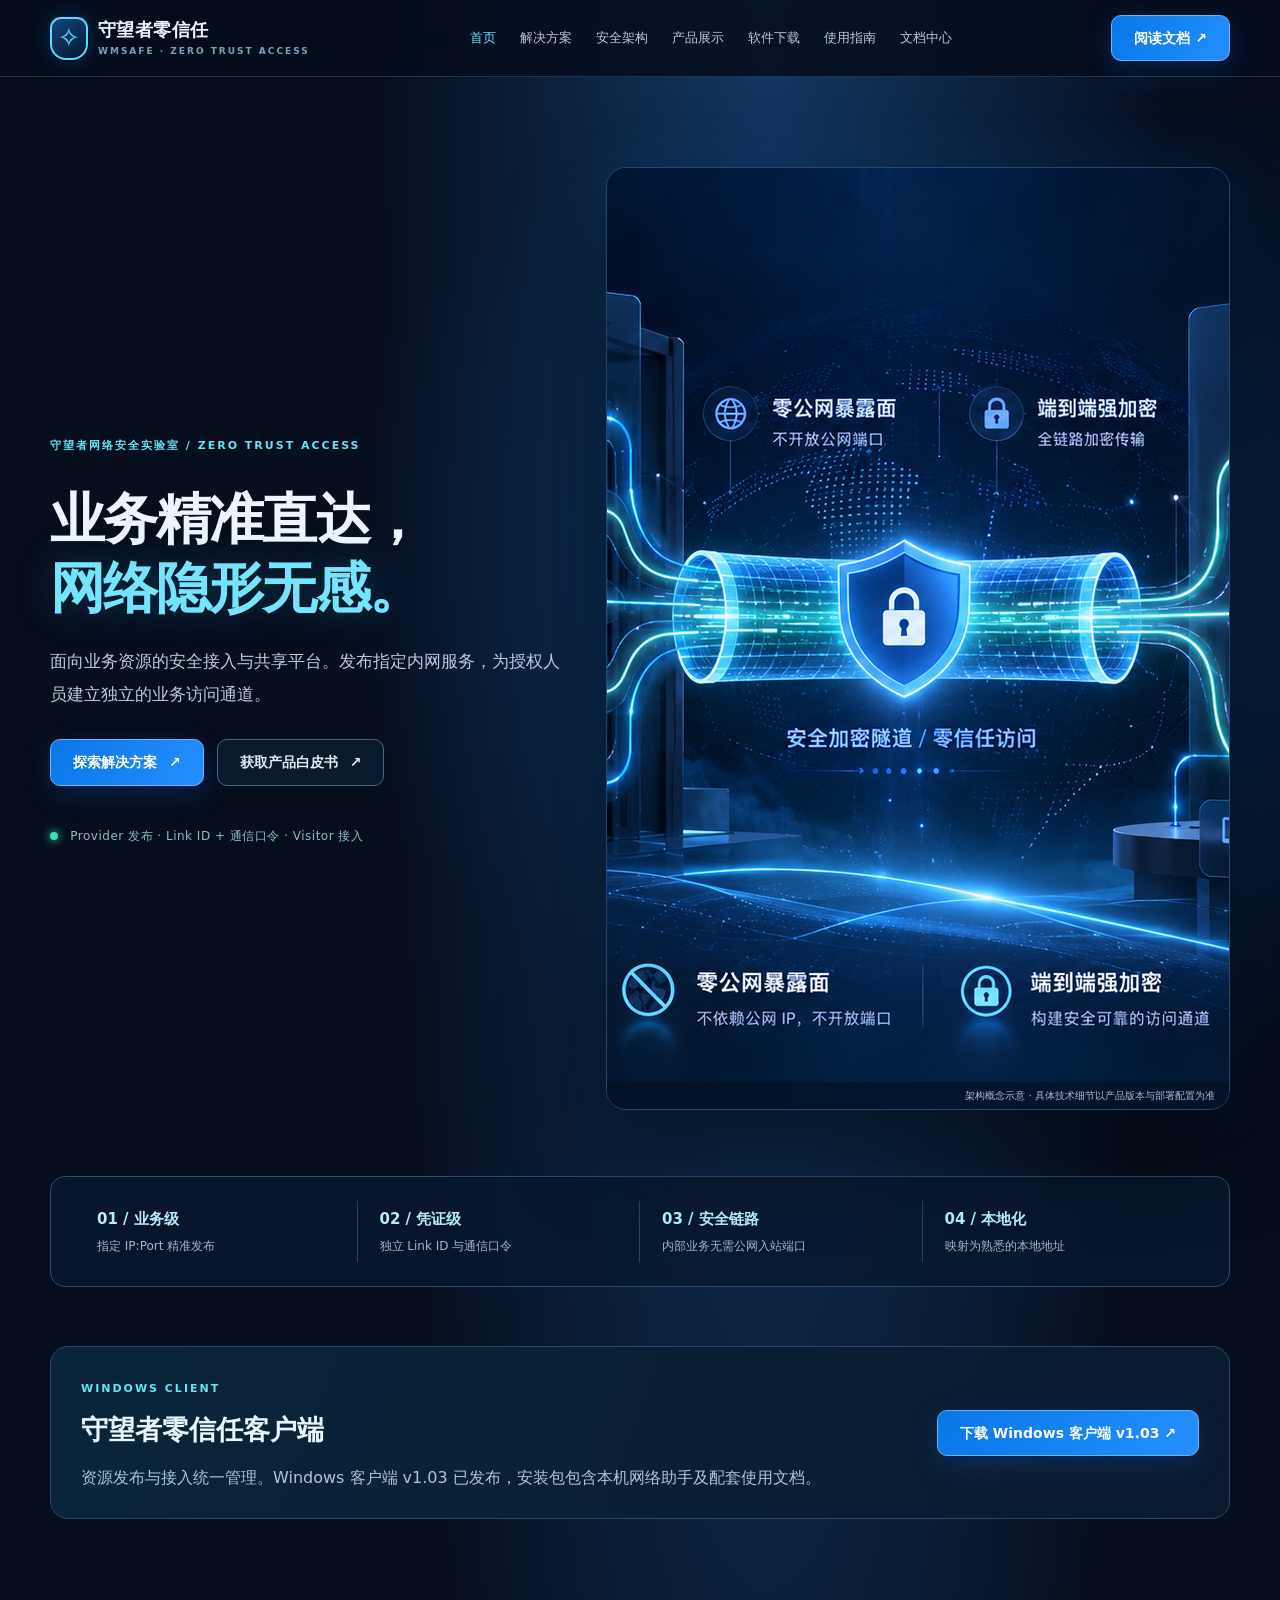
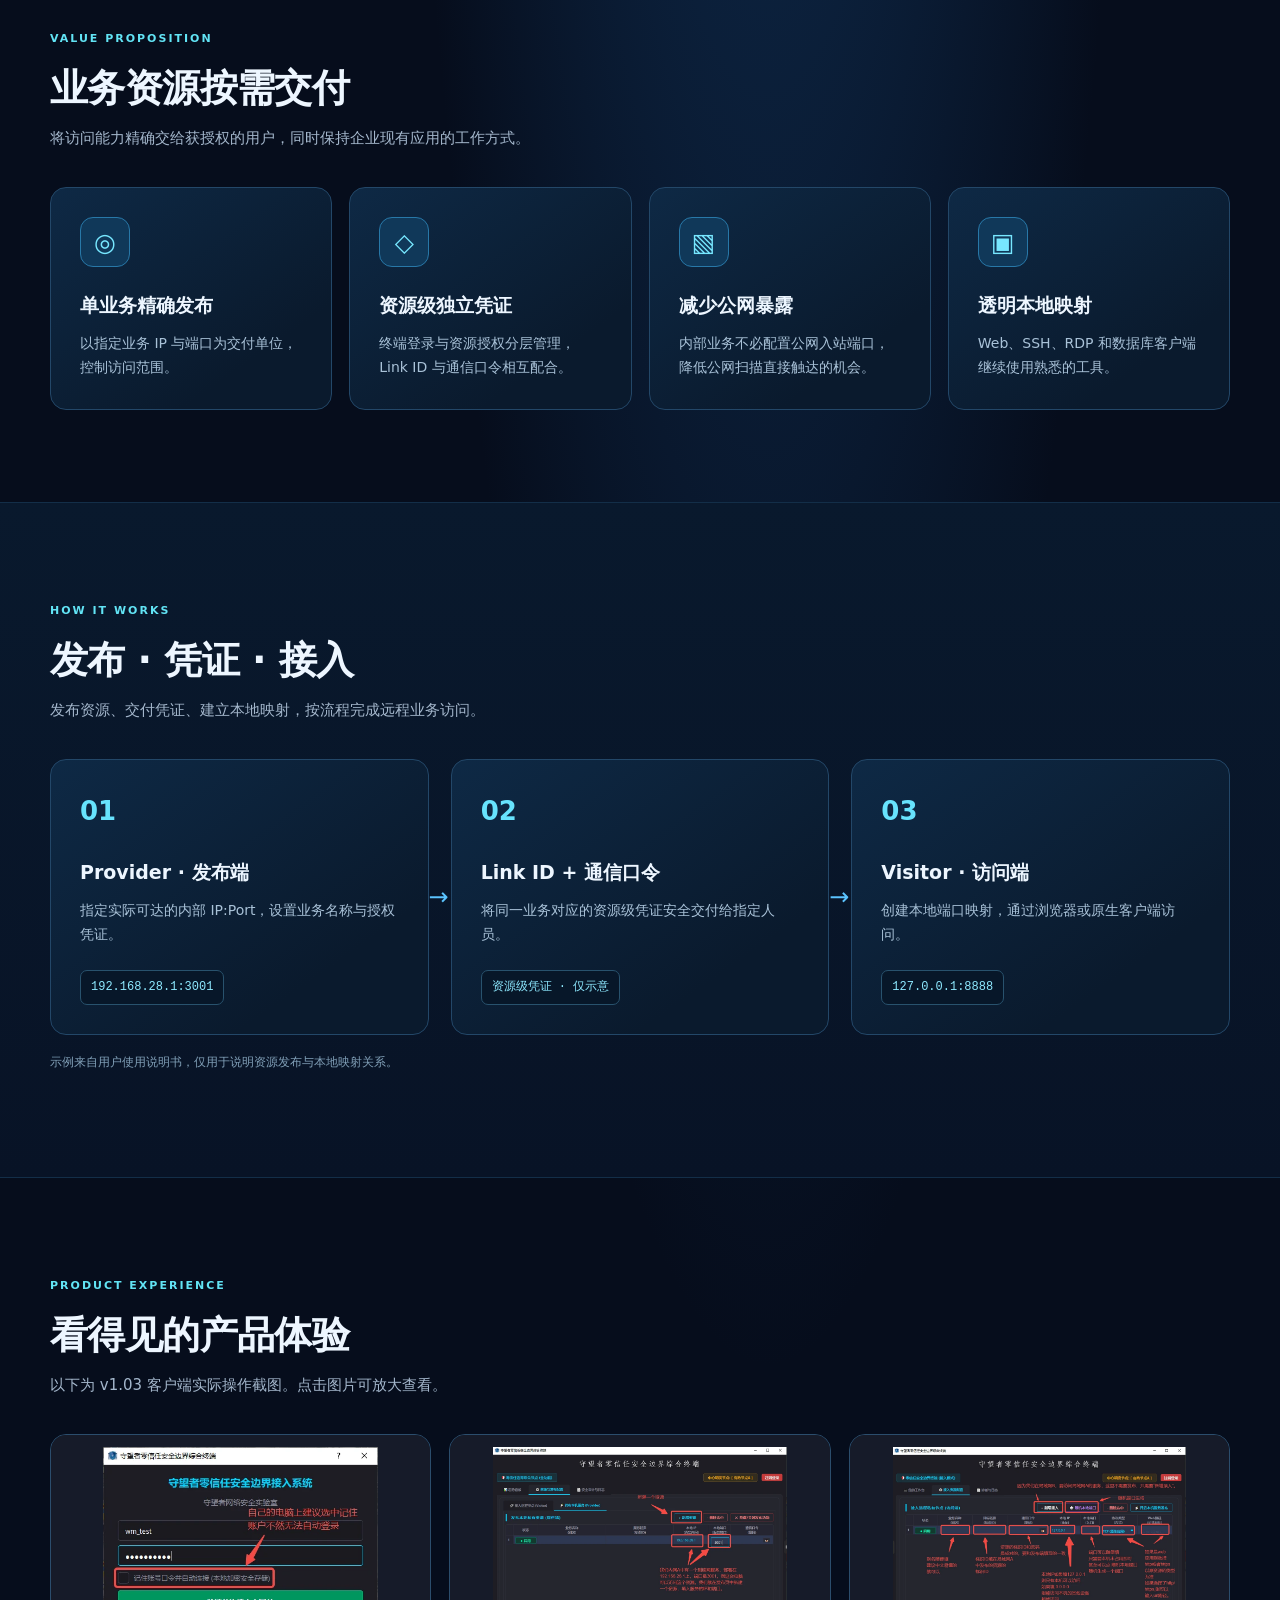
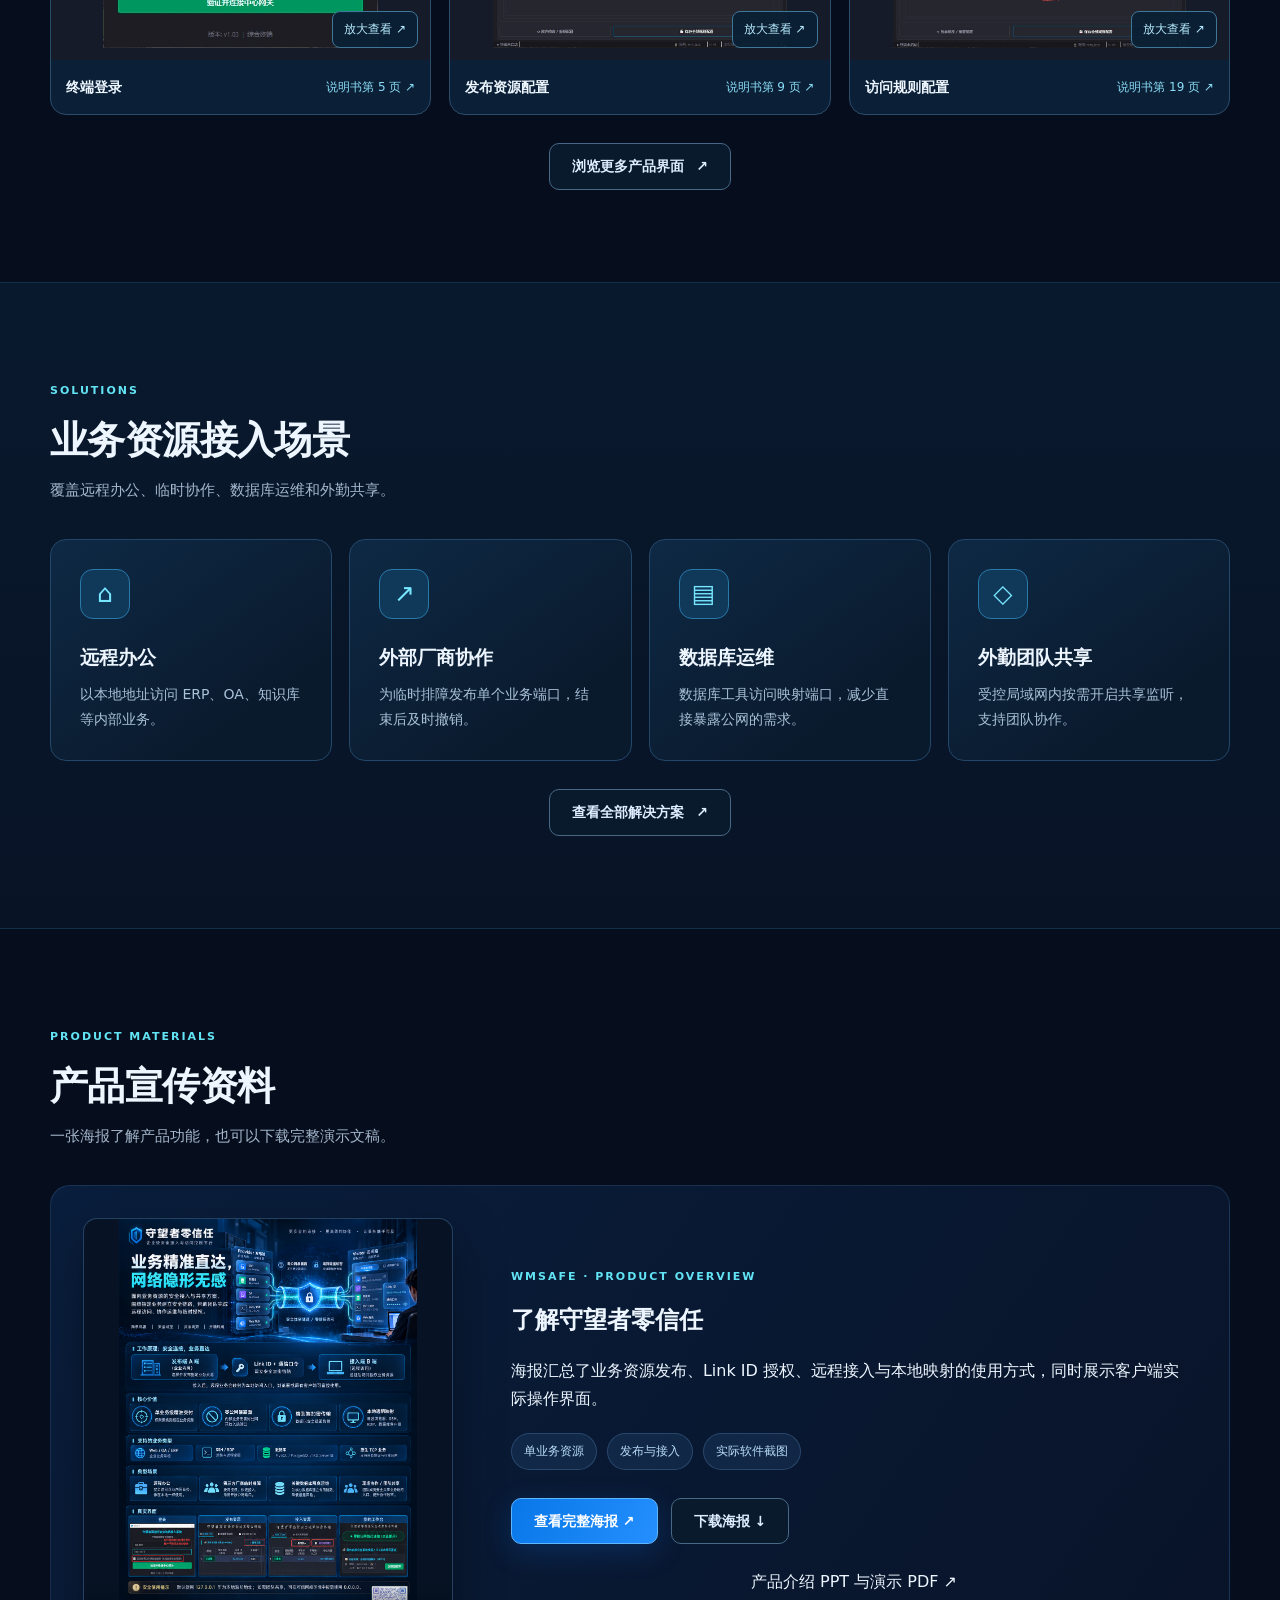
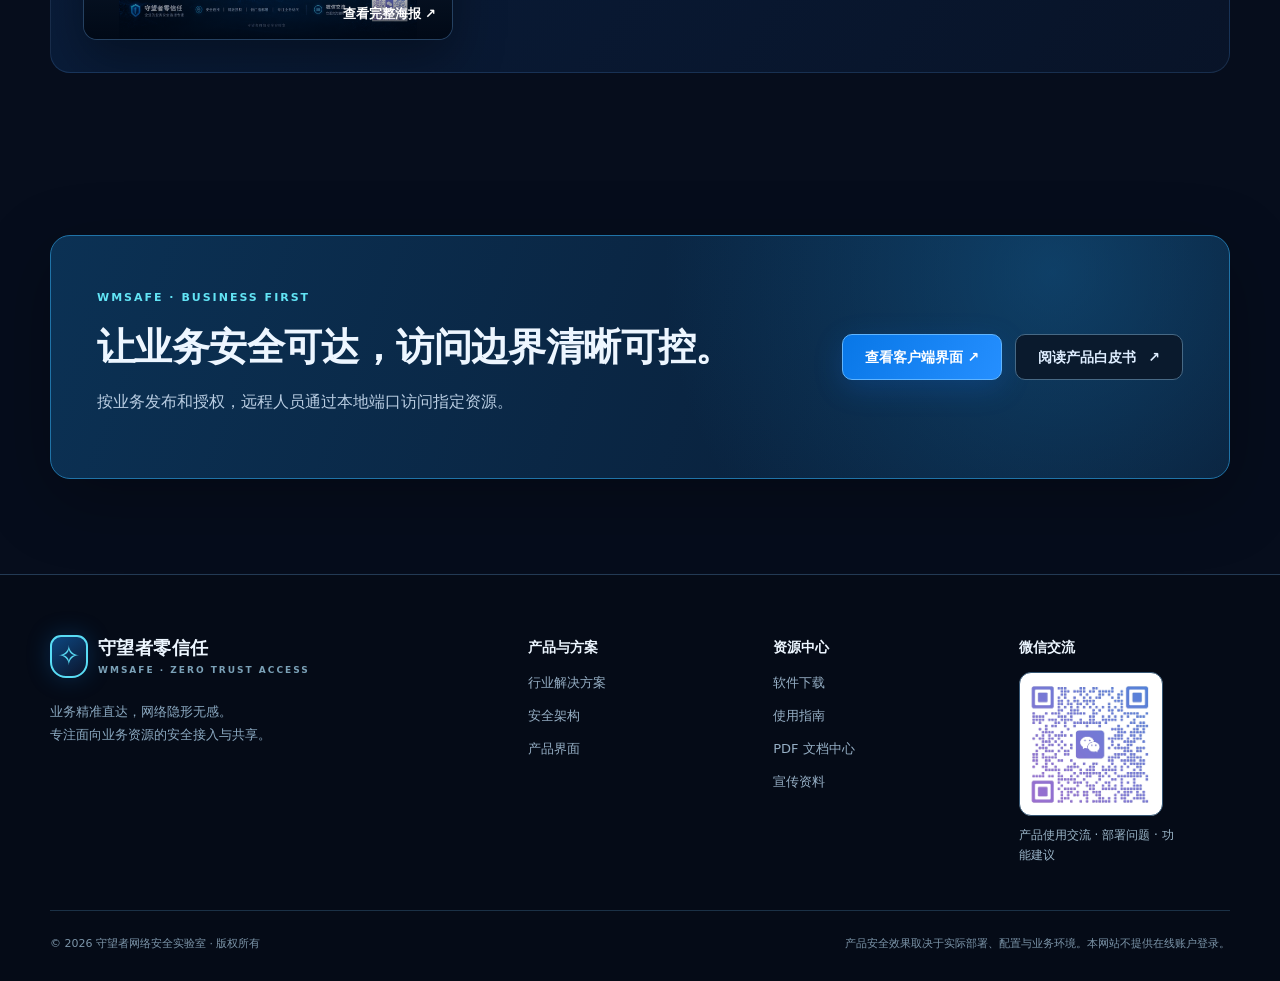
==== index.html @ d98a5364 "Add files via upload" ====
<!DOCTYPE html>

<html lang="zh-CN"><head><meta charset="utf-8"/><meta content="width=device-width,initial-scale=1" name="viewport"/><meta content="dark" name="color-scheme"/><meta content="#070f20" name="theme-color"/><meta content="守望者零信任安全边界综合终端：单业务级精准发布、资源级授权、加密传输与本地透明映射。" name="description"/><meta content="website" property="og:type"/><meta content="官方网站 · 守望者零信任" property="og:title"/><meta content="守望者零信任安全边界综合终端：单业务级精准发布、资源级授权、加密传输与本地透明映射。" property="og:description"/><meta content="assets/hero-tunnel.png" property="og:image"/><title>官方网站 | 守望者零信任</title><link href="assets/favicon.svg" rel="icon" type="image/svg+xml"/><link href="assets/site.css" rel="stylesheet"/></head><body><a class="skip" href="#main">跳转到正文</a><header class="header"><div class="container nav"><a aria-label="守望者零信任官网" class="brand" href="index.html"><span class="brand-shield">✧</span><span>守望者零信任<small>WMSAFE · ZERO TRUST ACCESS</small></span></a><nav aria-label="主导航" class="nav-links" id="site-nav"><a aria-current="page" href="index.html">首页</a><a href="solutions.html">解决方案</a><a href="security.html">安全架构</a><a href="product.html">产品展示</a><a href="software.html">软件下载</a><a href="guide.html">使用指南</a><a href="downloads.html">文档中心</a></nav><div class="nav-action"><a class="btn primary nav-cta" href="downloads.html">阅读文档 ↗</a><button aria-controls="site-nav" aria-expanded="false" aria-label="打开导航菜单" class="menu-btn" type="button">☰</button></div></div></header><main id="main"><section class="hero"><div class="container hero-grid"><div class="hero-copy"><span class="eyebrow">守望者网络安全实验室 / ZERO TRUST ACCESS</span><h1>业务精准直达，<br/><em>网络隐形无感。</em></h1><p class="lead">面向业务资源的安全接入与共享平台。发布指定内网服务，为授权人员建立独立的业务访问通道。</p><div class="actions"><a class="btn primary" href="solutions.html">探索解决方案<span aria-hidden="true"> ↗</span></a><a class="btn ghost" href="downloads.html">获取产品白皮书<span aria-hidden="true"> ↗</span></a></div><div class="hero-note"><span class="pulse"></span> Provider 发布 · Link ID + 通信口令 · Visitor 接入</div></div><div class="hero-media"><img alt="Provider 发布指定业务，经安全通道交付 Visitor 的概念示意图" fetchpriority="high" height="941" src="assets/hero-tunnel.png" width="1672"/><span class="hero-caption">架构概念示意 · 具体技术细节以产品版本与部署配置为准</span></div></div><div class="container stats"><div><b>01 / 业务级</b><span>指定 IP:Port 精准发布</span></div><div><b>02 / 凭证级</b><span>独立 Link ID 与通信口令</span></div><div><b>03 / 安全链路</b><span>内部业务无需公网入站端口</span></div><div><b>04 / 本地化</b><span>映射为熟悉的本地地址</span></div></div></section><section class="software-feature"><div class="container software-feature-inner"><div><span class="eyebrow">WINDOWS CLIENT</span><h2>守望者零信任客户端</h2><p>资源发布与接入统一管理。Windows 客户端 v1.03 已发布，安装包包含本机网络助手及配套使用文档。</p></div><a class="btn primary" href="software.html">下载 Windows 客户端 v1.03 ↗</a></div></section><section class="section"><div class="container"><div class="section-head"><div><span class="eyebrow">VALUE PROPOSITION</span><h2>业务资源按需交付</h2><p>将访问能力精确交给获授权的用户，同时保持企业现有应用的工作方式。</p></div></div><div class="feature-grid"><article class="feature-card"><div class="feature-icon">◎</div><h3>单业务精确发布</h3><p>以指定业务 IP 与端口为交付单位，控制访问范围。</p></article><article class="feature-card"><div class="feature-icon">◇</div><h3>资源级独立凭证</h3><p>终端登录与资源授权分层管理，Link ID 与通信口令相互配合。</p></article><article class="feature-card"><div class="feature-icon">▧</div><h3>减少公网暴露</h3><p>内部业务不必配置公网入站端口，降低公网扫描直接触达的机会。</p></article><article class="feature-card"><div class="feature-icon">▣</div><h3>透明本地映射</h3><p>Web、SSH、RDP 和数据库客户端继续使用熟悉的工具。</p></article></div></div></section><section class="section muted"><div class="container"><div class="section-head"><div><span class="eyebrow">HOW IT WORKS</span><h2>发布 · 凭证 · 接入</h2><p>发布资源、交付凭证、建立本地映射，按流程完成远程业务访问。</p></div></div><div class="workflow"><article><span class="num">01</span><h3>Provider · 发布端</h3><p>指定实际可达的内部 IP:Port，设置业务名称与授权凭证。</p><code>192.168.28.1:3001</code></article><article><span class="num">02</span><h3>Link ID + 通信口令</h3><p>将同一业务对应的资源级凭证安全交付给指定人员。</p><code>资源级凭证 · 仅示意</code></article><article><span class="num">03</span><h3>Visitor · 访问端</h3><p>创建本地端口映射，通过浏览器或原生客户端访问。</p><code>127.0.0.1:8888</code></article></div><p class="aside-note">示例来自用户使用说明书，仅用于说明资源发布与本地映射关系。</p></div></section><section class="section"><div class="container"><div class="section-head"><div><span class="eyebrow">PRODUCT EXPERIENCE</span><h2>看得见的产品体验</h2><p>以下为 v1.03 客户端实际操作截图。点击图片可放大查看。</p></div></div><div class="preview-grid"><article class="screen-tile"><button aria-label="放大查看终端登录" class="screen-open" data-caption="终端登录 · 客户端 v1.03" data-image="assets/screen-login.webp" type="button"><img alt="守望者零信任客户端：终端登录" loading="lazy" src="assets/screen-login.webp"/><span class="zoom-indicator">放大查看 ↗</span></button><div class="screen-meta"><strong>终端登录</strong><a href="docs/WMSafe_User_Guide_V1.0.pdf#page=5" rel="noopener" target="_blank">说明书第 5 页 ↗</a></div></article><article class="screen-tile"><button aria-label="放大查看发布资源配置" class="screen-open" data-caption="发布资源配置 · 客户端 v1.03" data-image="assets/screen-provider.webp" type="button"><img alt="守望者零信任客户端：发布资源配置" loading="lazy" src="assets/screen-provider.webp"/><span class="zoom-indicator">放大查看 ↗</span></button><div class="screen-meta"><strong>发布资源配置</strong><a href="docs/WMSafe_User_Guide_V1.0.pdf#page=9" rel="noopener" target="_blank">说明书第 9 页 ↗</a></div></article><article class="screen-tile"><button aria-label="放大查看访问规则配置" class="screen-open" data-caption="访问规则配置 · 客户端 v1.03" data-image="assets/screen-visitor.webp" type="button"><img alt="守望者零信任客户端：访问规则配置" loading="lazy" src="assets/screen-visitor.webp"/><span class="zoom-indicator">放大查看 ↗</span></button><div class="screen-meta"><strong>访问规则配置</strong><a href="docs/WMSafe_User_Guide_V1.0.pdf#page=19" rel="noopener" target="_blank">说明书第 19 页 ↗</a></div></article></div><div class="center-actions"><a class="btn ghost" href="product.html">浏览更多产品界面<span aria-hidden="true"> ↗</span></a></div></div></section><section class="section muted"><div class="container"><div class="section-head"><div><span class="eyebrow">SOLUTIONS</span><h2>业务资源接入场景</h2><p>覆盖远程办公、临时协作、数据库运维和外勤共享。</p></div></div><div class="feature-grid"><article class="feature-card"><div class="feature-icon">⌂</div><h3>远程办公</h3><p>以本地地址访问 ERP、OA、知识库等内部业务。</p></article><article class="feature-card"><div class="feature-icon">↗</div><h3>外部厂商协作</h3><p>为临时排障发布单个业务端口，结束后及时撤销。</p></article><article class="feature-card"><div class="feature-icon">▤</div><h3>数据库运维</h3><p>数据库工具访问映射端口，减少直接暴露公网的需求。</p></article><article class="feature-card"><div class="feature-icon">◇</div><h3>外勤团队共享</h3><p>受控局域网内按需开启共享监听，支持团队协作。</p></article></div><div class="center-actions"><a class="btn ghost" href="solutions.html">查看全部解决方案<span aria-hidden="true"> ↗</span></a></div></div></section><section class="section" id="media"><div class="container"><div class="section-head"><div><span class="eyebrow">PRODUCT MATERIALS</span><h2>产品宣传资料</h2><p>一张海报了解产品功能，也可以下载完整演示文稿。</p></div></div><div class="media-showcase"><a aria-label="打开守望者零信任完整宣传海报" class="media-cover" href="media/wmsafe-poster.png" rel="noopener" target="_blank"><img alt="守望者零信任产品宣传海报，包含访问流程、核心功能、场景与界面截图" height="1491" loading="lazy" src="media/wmsafe-poster.png" width="1055"/></a><div class="media-copy"><span class="eyebrow">WMSAFE · PRODUCT OVERVIEW</span><h2>了解守望者零信任</h2><p>海报汇总了业务资源发布、Link ID 授权、远程接入与本地映射的使用方式，同时展示客户端实际操作界面。</p><div class="media-pills"><span>单业务资源</span><span>发布与接入</span><span>实际软件截图</span></div><div class="actions"><a class="btn primary" href="media/wmsafe-poster.png" rel="noopener" target="_blank">查看完整海报 ↗</a><a class="btn ghost" download="wmsafe-poster.png" href="media/wmsafe-poster.png">下载海报 ↓</a></div><div class="center-actions" style="justify-content:flex-start;margin-top:24px"><a href="downloads.html#presentation">产品介绍 PPT 与演示 PDF ↗</a></div></div></div></div></section><section class="cta-section"><div class="container"><div class="cta-panel"><div><span class="eyebrow">WMSAFE · BUSINESS FIRST</span><h2>让业务安全可达，访问边界清晰可控。</h2><p>按业务发布和授权，远程人员通过本地端口访问指定资源。</p></div><div class="actions"><a class="btn primary" href="product.html">查看客户端界面 ↗</a><a class="btn ghost" href="downloads.html">阅读产品白皮书<span aria-hidden="true"> ↗</span></a></div></div></div></section><dialog aria-label="产品界面放大预览" class="screenshot-dialog"><form method="dialog"><button aria-label="关闭预览" class="dialog-close" type="submit">×</button></form><img alt=""/><p></p></dialog></main><footer class="footer"><div class="container"><div class="footmain"><div><a aria-label="守望者零信任官网" class="brand" href="index.html"><span class="brand-shield">✧</span><span>守望者零信任<small>WMSAFE · ZERO TRUST ACCESS</small></span></a><p>业务精准直达，网络隐形无感。<br/>专注面向业务资源的安全接入与共享。</p></div><div><b>产品与方案</b><a href="solutions.html">行业解决方案</a><a href="security.html">安全架构</a><a href="product.html">产品界面</a></div><div><b>资源中心</b><a href="software.html">软件下载</a><a href="guide.html">使用指南</a><a href="downloads.html">PDF 文档中心</a><a href="downloads.html#presentation">宣传资料</a></div><div class="footer-wechat"><b>微信交流</b><img alt="守望者零信任微信交流二维码" height="150" loading="lazy" src="assets/wechat-qr.jpg" width="150"/><p>产品使用交流 · 部署问题 · 功能建议</p></div></div><div class="footline"><span>© <span id="year">2026</span> 守望者网络安全实验室 · 版权所有</span><span>产品安全效果取决于实际部署、配置与业务环境。本网站不提供在线账户登录。</span></div></div></footer><script defer="" src="assets/site.js"></script></body></html>
---- assets/site.css ----
@charset "UTF-8";
:root{--bg:#060d1c;--bg2:#09162b;--panel:#0c1c32;--line:#1f3854;--text:#edf6ff;--muted:#a4b7cc;--cyan:#59dcf5;--blue:#288aff;--radius:18px}*{box-sizing:border-box}html{scroll-behavior:smooth}body{margin:0;color:var(--text);font-family:Inter,"PingFang SC","Microsoft YaHei","Noto Sans CJK SC",system-ui,sans-serif;background:radial-gradient(ellipse at 60% -2%,#123862 0%,transparent 37%),var(--bg);line-height:1.75}a{color:inherit;text-decoration:none}img{max-width:100%;display:block}button,input,textarea,select{font:inherit}button{cursor:pointer}.container{width:min(1180px,calc(100% - 48px));margin:auto}.skip{position:absolute;left:12px;top:-90px;padding:10px;background:white;color:black;z-index:200}.skip:focus{top:8px}.header{height:77px;position:sticky;top:0;z-index:99;backdrop-filter:blur(24px);background:rgba(5,13,29,.87);border-bottom:1px solid #20354b}.nav{display:flex;align-items:center;justify-content:space-between;height:100%;gap:24px}.brand{display:flex;align-items:center;gap:10px;font-weight:800;white-space:nowrap;line-height:1.18;letter-spacing:.4px;font-size:18px}.brand small{display:block;margin-top:6px;font-size:9px;letter-spacing:2px;font-weight:600;color:#7ba1b7}.brand-shield{display:grid;place-items:center;border:2px solid var(--cyan);border-radius:11px 11px 16px 16px;background:linear-gradient(145deg,#0d4781,#0b142b);width:38px;height:43px;box-shadow:0 0 23px #1178db44;color:var(--cyan);font-size:27px}.nav-links{display:flex;align-items:center;gap:24px}.nav-links a{font-size:13px;color:#b6cadd;transition:.2s}.nav-links a:hover,.nav-links a[aria-current]{color:#67e1ff}.nav-action{display:flex;align-items:center;gap:10px}.menu-btn{display:none;border:1px solid #38536b;border-radius:9px;padding:8px 12px;background:#0b1f3a;color:white}.btn{display:inline-flex;align-items:center;justify-content:center;gap:12px;border-radius:10px;font-size:14px;font-weight:700;min-height:46px;padding:10px 22px;border:1px solid transparent;transition:transform .2s,background .2s,border-color .2s;white-space:nowrap}.btn:hover{transform:translateY(-2px)}.primary{color:white;background:linear-gradient(120deg,#0877e7,#258fff);box-shadow:0 8px 30px #147aff33;border-color:#60b5ff}.ghost{border-color:#476985;background:#0a1a2d;color:#deedff}.ghost:hover{border-color:#80dfff;background:#0d2948}.eyebrow{display:inline-block;color:#62e4f5;font-size:11px;letter-spacing:2px;font-weight:800;text-transform:uppercase}.hero{padding:90px 0 35px;overflow:hidden;background:radial-gradient(ellipse at 80% 40%,#0b3a6f88,transparent 50%)}.hero-grid{display:grid;grid-template-columns:.92fr 1.08fr;gap:25px;align-items:center}.hero-copy{position:relative;z-index:1}.hero h1{font-size:clamp(37px,4.3vw,62px);line-height:1.25;letter-spacing:-1.9px;margin:27px 0 22px;font-weight:850}.hero h1 em{font-style:normal;color:#75e5ff;text-shadow:0 0 42px #25b6ef44}.lead{max-width:720px;color:#b5cce1;font-size:17px;line-height:1.95}.hero .lead{max-width:520px}.actions{display:flex;flex-wrap:wrap;gap:13px;margin-top:28px}.hero-media{position:relative;border:1px solid #26486e;background:#0b223a;box-shadow:0 34px 90px #0008,0 0 60px #0e72dc20;border-radius:20px;overflow:hidden}.hero-media img{width:100%;aspect-ratio:16/10;object-fit:cover}.hero-caption{position:absolute;bottom:0;left:0;right:0;text-align:right;font-size:10px;color:#a3bfd2;padding:5px 14px;background:#041123b0}.hero-note{margin-top:40px;color:#8ebbcf;font-size:12px;letter-spacing:.5px}.pulse{display:inline-block;width:8px;height:8px;background:#36e2ae;border-radius:50%;box-shadow:0 0 10px #35ecc8;margin-right:8px}.stats{margin-top:66px;display:grid;grid-template-columns:repeat(4,1fr);border:1px solid #245173;background:#07182dc9;border-radius:15px;padding:24px}.stats div{padding:5px 22px;border-right:1px solid #284260}.stats div:last-child{border-right:0}.stats b,.stats span{display:block}.stats b{font-size:15px;color:#b5edff}.stats span{font-size:12px;color:#a1b9cd;margin-top:4px}.section{padding:92px 0}.section.muted{background:linear-gradient(180deg,#09192d,#081326);border-top:1px solid #132e48;border-bottom:1px solid #132e48}.section-head{margin-bottom:36px}.section-head h2,.cta-panel h2{font-size:clamp(27px,3vw,39px);line-height:1.3;letter-spacing:-.6px;margin:12px 0}.section-head p{color:var(--muted);max-width:770px;margin:0;font-size:15px}.feature-grid{display:grid;grid-template-columns:repeat(4,minmax(0,1fr));gap:17px}.feature-grid.three{grid-template-columns:repeat(3,minmax(0,1fr))}.feature-grid.two{grid-template-columns:repeat(2,minmax(0,1fr))}.feature-card,.arch-card,.step,.workflow article{border:1px solid #234768;background:linear-gradient(145deg,#0e2945,#0a1a2d 75%);border-radius:16px;padding:29px;min-width:0;transition:transform .2s,border-color .2s}.feature-card:hover,.preview:hover,.shot:hover{transform:translateY(-4px);border-color:#3aa5ef}.feature-icon{height:50px;width:50px;border:1px solid #2878a8;background:#103859;border-radius:13px;display:grid;place-items:center;font-size:25px;color:#77e7ff}.feature-card h3,.workflow h3,.arch h3{margin:22px 0 8px;font-size:19px}.feature-card p,.workflow p,.arch p{font-size:14px;color:#a9c2d8;margin:0}.workflow{display:grid;grid-template-columns:repeat(3,minmax(0,1fr));gap:22px}.workflow article{position:relative}.workflow article:not(:last-child):after{content:'→';position:absolute;right:-21px;top:50%;transform:translateY(-50%);color:#5bc4ff;font-size:24px;z-index:2}.num{color:#67e3fd;font-size:26px;font-weight:800}.workflow code,.arch code,.note-block code{display:inline-block;max-width:100%;overflow-wrap:anywhere;background:#071729;color:#8ee9ff;padding:6px 10px;border:1px solid #28526d;border-radius:7px;margin-top:23px;font-size:12px}.aside-note{color:#81a0b8;font-size:12px;margin-top:17px}.preview-grid{display:grid;grid-template-columns:repeat(3,minmax(0,1fr));gap:18px}.preview{border:1px solid #284766;border-radius:14px;background:#0e243b;overflow:hidden;transition:transform .2s,border-color .2s}.preview img{height:255px;width:100%;object-fit:cover;object-position:top;background:#fff}.preview span{display:flex;align-items:center;justify-content:space-between;padding:16px;font-weight:700;font-size:14px}.preview strong{font-size:11px;color:#6ad5fa}.center-actions{text-align:center;margin-top:28px}.cta-section{padding:70px 0 95px}.cta-panel{padding:46px;display:flex;align-items:center;justify-content:space-between;gap:30px;border:1px solid #2073a7;background:radial-gradient(circle at 85% 15%,#135b8e88,transparent 38%),linear-gradient(110deg,#0b3154,#091b33);border-radius:20px;box-shadow:0 20px 70px #0004}.cta-panel h2{max-width:650px}.cta-panel p{color:#b9cde2;max-width:580px}.cta-panel .actions{margin-top:0}.footer{border-top:1px solid #233a54;background:#050b17;padding:60px 0 28px}.footmain{display:grid;grid-template-columns:2.6fr 1fr 1fr;gap:50px}.footmain p{font-size:13px;color:#8ba9c1;margin-top:23px}.footmain b,.footmain a:not(.brand){display:block}.footmain b{font-size:14px;margin-bottom:13px}.footmain a:not(.brand){font-size:13px;color:#96afc5;margin:10px 0}.footmain a:hover{color:var(--cyan)}.footline{border-top:1px solid #1b3146;margin-top:45px;padding-top:23px;font-size:11px;color:#7c95a9;display:flex;gap:20px;justify-content:space-between}.page-hero{padding:104px 0 86px;background:radial-gradient(ellipse at 75% 40%,#16517c69,transparent 50%),linear-gradient(135deg,#081b33,#061122);border-bottom:1px solid #1c3a5b}.page-hero h1{font-size:clamp(37px,4.7vw,58px);margin:17px 0 10px;line-height:1.24}.page-hero .lead{max-width:760px}.scenario-list{display:grid;gap:19px}.scenario{display:grid;grid-template-columns:110px 1fr;gap:20px;padding:34px;border-radius:16px;border:1px solid #264866;background:#0c2037}.scenario-mark{color:#48c7f7;font-size:44px;font-weight:900;line-height:1.2}.scenario h3{font-size:24px;margin:12px 0 24px}.scenario-cols{display:grid;grid-template-columns:1fr 1fr;gap:27px}.scenario-cols b{font-size:13px;color:#82dfff}.scenario-cols p{font-size:14px;color:#afc4d6;margin:7px 0}.tag{display:inline-block;color:#89e3f9;border:1px solid #286085;border-radius:6px;padding:3px 9px;font-size:11px;background:#0c2c4a}.arch{display:grid;grid-template-columns:1fr 30px 1fr 30px 1fr;align-items:center;gap:10px}.arch-card{min-height:270px}.arch-label{font-size:11px;letter-spacing:1px;color:#5bd8ff}.arch-arrow{text-align:center;font-size:26px;color:#48bffe}.arch-middle{border-color:#39b5ed;box-shadow:0 0 38px #0c8dcc24}.caution,.note-block{margin-top:31px;border:1px solid #376179;border-left:3px solid #51cfff;background:#092239;border-radius:12px;padding:22px 25px}.caution p,.note-block p{font-size:14px;color:#c0d1e0;margin:8px 0}.shots{display:grid;grid-template-columns:repeat(2,1fr);gap:24px}.shot{display:grid;grid-template-columns:180px 1fr;gap:19px;border:1px solid #2b4c68;border-radius:16px;background:#0b2037;overflow:hidden;transition:.2s}.shot img{height:100%;min-height:240px;width:100%;object-fit:cover;object-position:top;background:white}.shot-body{padding:25px 22px 20px 0}.shot-body h3{font-size:20px;margin:13px 0 7px}.shot-body p{font-size:13px;color:#a8c1d5}.text-link{display:inline-block;color:#77dfff;font-size:12px;font-weight:700;margin-top:10px}.timeline{list-style:none;padding:0;margin:0;display:grid;grid-template-columns:repeat(5,1fr);gap:15px;counter-reset:flow}.timeline li{counter-increment:flow;border:1px solid #234767;border-radius:13px;background:#0c223a;padding:27px 19px;min-height:210px}.timeline li:before{content:'0' counter(flow);display:block;color:#64dafa;font-size:23px;font-weight:900;margin-bottom:13px}.timeline b{font-size:15px}.timeline p{font-size:13px;color:#a9c3d7}.faq{display:grid;grid-template-columns:1fr 1fr;gap:13px}.faq details{border:1px solid #254663;border-radius:12px;background:#0c2138;padding:17px 21px}.faq summary{cursor:pointer;font-weight:700;font-size:14px;list-style:none;display:flex;justify-content:space-between}.faq summary:after{content:'+';color:#70dbfb;font-size:20px}.faq details[open] summary:after{content:'−'}.faq details p{font-size:13px;color:#b3cbdb;margin-bottom:3px}.doc-list{display:grid;gap:25px}.doc-card{display:grid;grid-template-columns:150px 1fr;gap:33px;border:1px solid #2a4d70;border-radius:18px;background:linear-gradient(145deg,#0f2b49,#0a1b30);padding:36px}.doc-icon{width:125px;height:160px;display:flex;flex-direction:column;align-items:center;justify-content:center;gap:12px;border:2px solid #f18a9b;color:#ffb4ba;background:linear-gradient(150deg,#4d1d37,#15243c);border-radius:9px;font-size:31px;font-weight:900;box-shadow:0 10px 30px #0006}.doc-icon span{font-size:13px;color:#f3ced3}.doc-meta{display:flex;gap:10px;flex-wrap:wrap}.doc-meta span{color:#83cfe9;font-size:12px;padding:2px 9px;border:1px solid #285b7d;border-radius:6px}.doc-card h2{font-size:26px;line-height:1.4;margin:18px 0 12px}.doc-card p{color:#b3c9da;font-size:14px}.doc-card .doc-audience{color:#87a8be;font-size:13px}.contact-grid{display:grid;grid-template-columns:1fr 1fr;gap:55px;align-items:start}.check-list{display:grid;gap:16px}.check-list div{padding-bottom:15px;border-bottom:1px solid #233e59}.check-list b{color:#7ee4fa}.check-list p{font-size:14px;color:#b0c9dc}.contact-panel{background:#0c233c;padding:35px;border:1px solid #305678;border-radius:17px}.contact-panel h2{font-size:26px}.contact-panel>p{color:#b6cada;font-size:14px}.contact-panel form{display:grid;gap:15px;margin-top:25px}.contact-panel label{display:grid;gap:8px;font-size:12px;color:#bed1de}.contact-panel input,.contact-panel select,.contact-panel textarea{width:100%;border-radius:9px;background:#06172b;border:1px solid #3b5b74;color:#e9f6ff;padding:11px 13px;outline:none}.contact-panel input:focus,.contact-panel select:focus,.contact-panel textarea:focus{border-color:#5fdfff;box-shadow:0 0 0 3px #35a5df26}.contact-panel .submit{width:100%;margin-top:5px}.form-status{color:#81ebc7!important;font-size:12px;min-height:1em}a:focus-visible,button:focus-visible,summary:focus-visible{outline:2px solid #6ee5ff;outline-offset:3px}@media(max-width:1100px){.nav-links{gap:13px}.nav-links a{font-size:12px}.nav-cta{display:none}.feature-grid{grid-template-columns:repeat(2,1fr)}.feature-grid.three{grid-template-columns:repeat(2,1fr)}.hero h1{font-size:43px}}@media(max-width:860px){.container{width:min(100% - 36px,720px)}.header{height:68px}.menu-btn{display:block}.nav-links{display:none;position:absolute;left:0;right:0;top:68px;background:#071426;border-bottom:1px solid #30516d;padding:15px 22px 22px;flex-direction:column;align-items:stretch;gap:3px}.nav-links.open{display:flex}.nav-links a{padding:11px;font-size:14px}.hero{padding:62px 0 28px}.hero-grid{grid-template-columns:1fr}.hero h1{font-size:clamp(37px,7vw,56px)}.stats{grid-template-columns:repeat(2,1fr);margin-top:30px}.stats div:nth-child(2){border-right:0}.stats div:nth-child(-n+2){border-bottom:1px solid #284260;padding-bottom:15px;margin-bottom:13px}.preview-grid{grid-template-columns:repeat(2,1fr)}.workflow,.arch{grid-template-columns:1fr}.workflow article:not(:last-child):after{content:'↓';right:50%;top:auto;bottom:-28px;transform:translateX(50%)}.arch-arrow{transform:rotate(90deg)}.arch-card{min-height:auto}.timeline{grid-template-columns:repeat(2,1fr)}.cta-panel{flex-direction:column;align-items:start}.contact-grid{grid-template-columns:1fr;gap:25px}.footmain{grid-template-columns:1.8fr 1fr 1fr}}@media(max-width:560px){.container{width:calc(100% - 30px)}.hero h1{letter-spacing:-1px}.lead{font-size:15px}.section{padding:65px 0}.feature-grid,.feature-grid.three,.feature-grid.two,.preview-grid,.shots,.faq,.scenario-cols{grid-template-columns:1fr}.stats{padding:15px}.stats div{padding:9px 12px}.stats b{font-size:13px}.stats span{font-size:11px}.preview img{height:240px}.cta-panel{padding:27px}.page-hero{padding:67px 0 52px}.scenario{grid-template-columns:1fr;gap:0;padding:24px}.scenario-mark{font-size:30px}.timeline{grid-template-columns:1fr}.timeline li{min-height:auto}.doc-card{grid-template-columns:1fr;padding:24px;gap:24px}.doc-icon{height:105px;width:95px;font-size:22px}.doc-card h2{font-size:22px}.shot{grid-template-columns:125px 1fr;gap:12px}.shot img{min-height:205px}.shot-body{padding:16px 10px 12px 0}.shot-body h3{font-size:16px}.shot-body p{font-size:12px}.footmain{grid-template-columns:1fr 1fr;gap:27px}.footmain>div:first-child{grid-column:span 2}.footline{display:block}.footline span{display:block;margin:7px 0}.contact-panel{padding:23px}.actions .btn{min-width:0}.hero .btn{font-size:12px;padding:9px 14px}}@media(prefers-reduced-motion:reduce){*,*:before,*:after{scroll-behavior:auto!important;transition:none!important}}

/* V2.1 · clear, dedicated screenshot gallery */
.screen-tile,.screenshot-card{overflow:hidden;border:1px solid #2b4d6c;border-radius:16px;background:#0b2037}
.screen-open{position:relative;display:block;width:100%;border:0;background:#111927;padding:0;cursor:zoom-in;color:inherit;text-align:left}
.screen-open img{display:block;width:100%;height:225px;object-fit:contain;padding:12px;background:#161b29}
.screen-open:hover img{filter:brightness(1.13)}
.zoom-indicator{position:absolute;right:12px;bottom:12px;padding:7px 11px;background:#0a2035e8;border:1px solid #3f7799;border-radius:8px;font-size:12px;color:#b7ecff}
.screen-meta{display:flex;justify-content:space-between;align-items:center;flex-wrap:wrap;gap:8px;padding:15px;font-size:14px}
.screen-meta a{font-size:12px;color:#8adcf7}
.screenshot-card{display:block}
.screenshot-card .screen-open img{height:250px}
.screenshot-card .shot-body{padding:20px 23px 25px}
.screenshot-dialog{width:min(1120px,95vw);max-height:92vh;overflow:auto;border:1px solid #397dab;border-radius:16px;padding:16px;background:#09192b;color:#f0f8ff;box-shadow:0 30px 100px #000b}
.screenshot-dialog::backdrop{background:#000b;backdrop-filter:blur(6px)}
.screenshot-dialog img{display:block;max-width:100%;height:auto;max-height:75vh;margin:4px auto 0;object-fit:contain}
.screenshot-dialog p{text-align:center;color:#b8d3e7;font-size:13px;margin:12px 0 0}
.screenshot-dialog form{display:flex;justify-content:flex-end}
.dialog-close{border:1px solid #456883;border-radius:8px;background:#14314a;color:white;font-size:26px;line-height:1;width:36px;height:36px;cursor:pointer}
@media(max-width:720px){.screen-open img{height:195px}.screenshot-card .screen-open img{height:225px}.screenshot-dialog{padding:10px}}

/* V2.2 Pricing and WeChat */
.pricing-hero{padding-bottom:65px}.pricing-hero-notes{display:flex;gap:12px;flex-wrap:wrap;margin-top:22px}.pricing-hero-notes span{font-size:12px;color:#a8d7ea;padding:5px 12px;border:1px solid #2a5678;border-radius:30px}.pricing-grid{display:grid;grid-template-columns:repeat(2,minmax(0,1fr));gap:24px;align-items:stretch}.price-card{position:relative;display:flex;flex-direction:column;min-height:462px;background:linear-gradient(150deg,#0f2844,#091a2e);border:1px solid #325372;border-radius:20px;padding:40px;overflow:hidden}.price-featured{border-color:#48c9fa;background:radial-gradient(ellipse at top right,#13568166,transparent 52%),linear-gradient(150deg,#103659,#0a1e32);box-shadow:0 18px 60px #0074bf20}.price-ribbon{position:absolute;top:17px;right:18px;font-size:12px;font-weight:700;color:#9af3ff;background:#0c4568;border:1px solid #2b8dba;padding:5px 12px;border-radius:30px}.price-header{display:flex;flex-wrap:wrap;align-items:center;gap:16px}.plan-name{font-size:24px;font-weight:800}.plan-duration{font-size:11px;letter-spacing:2px;color:#7da8c6}.price-line{display:flex;align-items:baseline;gap:6px;margin-top:34px}.price-line .currency{font-size:29px;font-weight:800;color:#8bdcfb}.price-line strong{font-size:clamp(54px,6vw,75px);font-weight:850;letter-spacing:-3px;line-height:1}.price-line .period{font-size:16px;color:#a5bfd3}.plan-desc{font-size:14px;color:#afc9dd;min-height:40px}.plan-desc b{color:#91e7ff}.price-sep{border-top:1px solid #294b68;margin:21px 0}.plan-points{list-style:none;display:grid;gap:12px;padding:0;margin:0 0 30px}.plan-points li{color:#c1d6e5;font-size:13px;position:relative;padding-left:24px}.plan-points li:before{content:'✓';position:absolute;left:0;color:#69dfdd}.price-action{width:100%;margin-top:auto}.pricing-disclaimer{font-size:12px;color:#91adc2;margin-top:28px;line-height:1.9}.compare-pricing{border:1px solid #31516c;border-radius:17px;overflow:hidden;display:grid;grid-template-columns:repeat(3,1fr);background:#0b2139}.compare-pricing>div{padding:28px;border-right:1px solid #31516c;display:flex;flex-direction:column;gap:12px}.compare-pricing>div:last-child{border-right:0}.compare-pricing span{font-size:13px;color:#a6bfd2}.compare-pricing strong{font-size:28px;letter-spacing:-.6px}.compare-pricing .savings{background:linear-gradient(135deg,#0b3653,#0e2840)}.compare-pricing .savings strong{color:#74e8f7}.pricing-mini-grid{display:grid;grid-template-columns:repeat(2,1fr);gap:20px}.pricing-mini{padding:30px;border:1px solid #2d506d;border-radius:16px;background:#0b2138}.pricing-mini.featured{border-color:#37b9f0;background:#0c2e4b}.mini-top{font-weight:750;display:flex;align-items:center;gap:12px;flex-wrap:wrap}.mini-price{font-weight:850;font-size:40px;line-height:1.3;margin:14px 0 5px}.mini-price small{font-size:13px;color:#b9cdd9}.pricing-mini p{font-size:13px;color:#a2bfd3;margin:0}.save-pill{color:#91e9fd;font-size:11px;padding:4px 9px;border:1px solid #3989b3;border-radius:30px}.wechat-section{display:grid;grid-template-columns:1fr 330px;gap:55px;align-items:center}.wechat-copy h2{font-size:34px;margin:15px 0}.wechat-copy p{color:#b1c9da;max-width:510px}.wechat-subtle{font-size:13px;opacity:.82;margin-bottom:25px}.wechat-card{border-radius:20px;background:#0c233a;border:1px solid #365777;text-align:center;padding:26px;max-width:330px}.wechat-card img{width:235px;height:235px;object-fit:contain;margin:0 auto 12px;border-radius:12px}.wechat-card-title{font-weight:800;font-size:16px}.wechat-card p{font-size:12px;color:#8da8be;margin:7px 0 0}@media(max-width:860px){.wechat-section{grid-template-columns:1fr 250px;gap:24px}.wechat-card{padding:16px}.wechat-card img{width:200px;height:200px}}@media(max-width:650px){.pricing-grid,.pricing-mini-grid,.compare-pricing,.wechat-section{grid-template-columns:1fr}.price-card{padding:28px;min-height:430px}.price-ribbon{position:static;align-self:flex-end;margin-bottom:12px}.compare-pricing>div{border-right:0;border-bottom:1px solid #31516c}.compare-pricing>div:last-child{border:0}.wechat-card{margin:auto}.price-line strong{font-size:60px}}

/* V2.3 renewal and real WeChat QR */
.renewal-banner{display:flex;justify-content:space-between;align-items:center;gap:30px;margin-top:24px;padding:30px 34px;border:1px solid #3f7394;border-radius:17px;background:linear-gradient(110deg,#0d304a,#0b1c31)}
.renewal-banner h3{font-size:25px;margin:8px 0}.renewal-banner p{font-size:13px;line-height:1.8;color:#b2ccdd;max-width:470px;margin:8px 0 0}.renewal-values{display:grid;grid-template-columns:1fr 1fr;gap:17px;min-width:360px}.renewal-values>div{display:flex;flex-direction:column;gap:8px;background:#091b2d;padding:17px;border-radius:12px}.renewal-values span{font-size:12px;color:#a9c7da}.renewal-values strong{font-size:25px;color:#77e6f2;white-space:nowrap}.renewal-values small{font-size:12px;color:#a9c7da}.renewal-values del{font-size:12px;color:#869fb4}.pricing-legal{font-size:12px;line-height:1.8;color:#a8c6db;margin:25px 0 0}.wechat-card img{background:white;padding:8px;border-radius:14px;object-fit:contain}
@media(max-width:800px){.renewal-banner{flex-direction:column;align-items:stretch}.renewal-values{min-width:0}}
@media(max-width:500px){.renewal-banner{padding:23px}.renewal-values{grid-template-columns:1fr}}

/* V2.4: GitHub Pages documentation site / WeChat technical exchange */
.footmain{grid-template-columns:minmax(240px,2.1fr) minmax(125px,1fr) minmax(145px,1fr) minmax(155px,1fr);gap:34px}
.footer-wechat img{width:144px;height:144px;object-fit:contain;background:#fff;padding:7px;border-radius:12px;border:1px solid #365774}
.footer-wechat p{margin:10px 0 0;max-width:165px;font-size:12px;line-height:1.6;color:#9cb7ca}
@media(max-width:900px){.footmain{grid-template-columns:repeat(2,minmax(0,1fr));gap:32px}}
@media(max-width:520px){.footmain{grid-template-columns:1fr 1fr;gap:25px}.footmain>div:first-child{grid-column:1/-1}.footer-wechat img{width:132px;height:132px}}

/* V2.5: software download / pending release */
.software-feature{padding:24px 0 12px}.software-feature-inner,.release-doc-link{display:flex;align-items:center;justify-content:space-between;gap:25px;padding:26px 30px;border:1px solid #254a6c;border-radius:18px;background:linear-gradient(110deg,#0a253a,#0a192e)}.software-feature h2{margin:5px 0 10px;font-size:27px;color:#e8f6ff}.software-feature p,.release-doc-link p{margin:0;color:#aac7da;line-height:1.8}.software-feature .btn{white-space:nowrap}.release-panel{background:linear-gradient(135deg,#112b49,#09182d 75%);border:1px solid #285478;border-radius:22px;padding:30px;margin-bottom:30px;box-shadow:0 20px 50px rgba(0,0,0,.15)}.release-top{display:flex;justify-content:space-between;gap:12px;align-items:center}.release-tag{font-size:12px;letter-spacing:.09em;color:#82daf4;font-weight:700}.release-status{border:1px solid #4d677a;border-radius:99px;padding:6px 12px;color:#b6cadb;font-size:12px}.release-grid{display:grid;grid-template-columns:1.1fr .9fr;gap:40px;align-items:center;margin-top:20px}.release-grid h2{font-size:29px;margin:0 0 14px;color:#f1f8ff}.release-grid p{color:#afc5d9;line-height:1.9}.release-facts{display:flex;gap:14px;flex-wrap:wrap;margin:24px 0}.release-facts span{padding:10px 14px;border:1px solid #28465e;border-radius:10px;color:#8db0c7;font-size:12px}.release-facts strong{display:block;color:#d9edf9;font-size:14px;margin-top:4px}.release-disabled{opacity:.62;cursor:not-allowed!important;user-select:none}.release-note{font-size:12px!important}.release-visual{overflow:hidden;border:1px solid #315b7b;border-radius:14px;background:#091423}.release-window-top{padding:12px 16px;display:flex;justify-content:space-between;gap:8px;color:#e3f3ff;border-bottom:1px solid #284b67;font-size:13px}.release-window-top small{color:#8caec3}.release-visual img{display:block;width:100%;height:auto}.release-steps{display:grid;grid-template-columns:repeat(3,minmax(0,1fr));gap:16px;margin:30px 0}.release-steps>div{border:1px solid #244866;border-radius:15px;padding:22px;background:#0c1e33}.release-steps span{font-weight:700;color:#52d6eb}.release-steps h3{margin:12px 0 7px;color:#f0f8ff}.release-steps p{line-height:1.8;font-size:14px;color:#a5c2d4}.release-doc-link{margin-top:22px}.release-doc-link strong{color:#eef8ff}.release-doc-link .btn{white-space:nowrap}@media(max-width:760px){.release-grid{grid-template-columns:1fr;gap:20px}.release-steps{grid-template-columns:1fr}.software-feature-inner,.release-doc-link{flex-direction:column;align-items:flex-start}.release-panel{padding:22px}.release-grid h2{font-size:24px}}


/* V2.8 — Product media */
.media-showcase{display:grid;grid-template-columns:minmax(220px, .72fr) minmax(0,1.28fr);gap:42px;align-items:center;border:1px solid rgba(97,157,227,.18);background:linear-gradient(125deg,rgba(10,32,63,.93),rgba(9,21,41,.93));padding:32px;border-radius:20px;overflow:hidden}
.media-cover{position:relative;display:block;border:1px solid rgba(115,184,253,.28);border-radius:14px;overflow:hidden;max-width:370px;box-shadow:0 20px 50px rgba(0,0,0,.34);background:#071324}
.media-cover img{display:block;width:100%;height:auto;max-height:420px;object-fit:contain}
.media-cover::after{content:'查看完整海报 ↗';position:absolute;bottom:0;left:0;right:0;padding:24px 16px 13px;text-align:right;font-size:13px;font-weight:700;color:#fff;background:linear-gradient(transparent,rgba(0,8,21,.91))}
.media-copy h2{margin:.4em 0 .5em}.media-copy p{max-width:670px}.media-pills{display:flex;gap:10px;flex-wrap:wrap;margin:20px 0}.media-pills span{font-size:12px;color:#b8dbfa;background:rgba(74,132,197,.14);border:1px solid rgba(112,172,231,.24);border-radius:100px;padding:7px 12px}
.media-docs{display:grid;grid-template-columns:190px 1fr;gap:26px;align-items:center;margin-top:22px;padding:24px;background:rgba(17,41,71,.65);border:1px solid rgba(107,166,230,.23);border-radius:16px}
.media-docs img{width:100%;height:auto;aspect-ratio:16/9;object-fit:cover;border:1px solid rgba(120,177,226,.2);border-radius:9px}
.media-docs h2{margin:0 0 8px;font-size:22px}.media-docs p{margin:0 0 15px;color:#afc2da}.media-docs .actions{margin-top:17px}
.poster-inline{max-width:170px;width:100%;border-radius:10px;border:1px solid rgba(115,184,253,.24)}
@media(max-width:760px){.media-showcase{grid-template-columns:1fr;padding:19px;gap:23px}.media-cover{max-width:320px;margin:auto}.media-docs{grid-template-columns:1fr;gap:15px}.media-docs img{max-width:300px}}
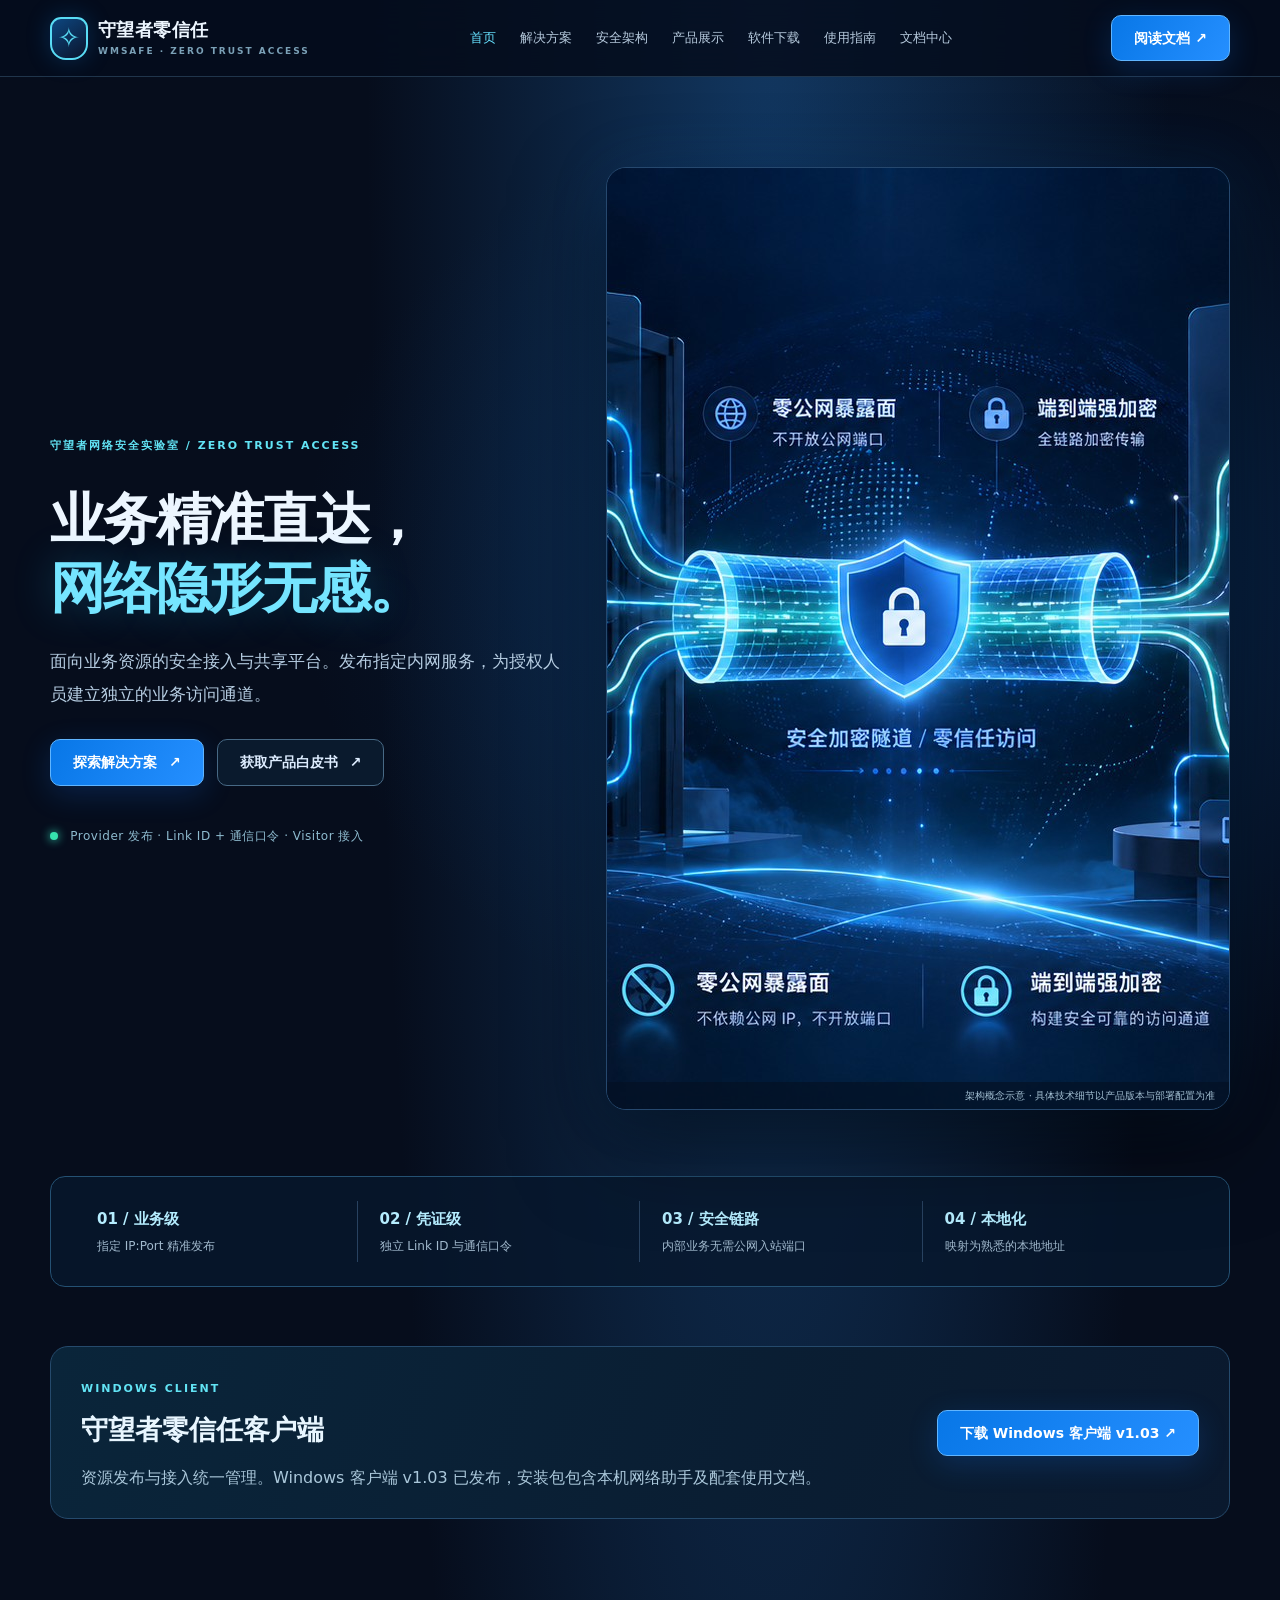
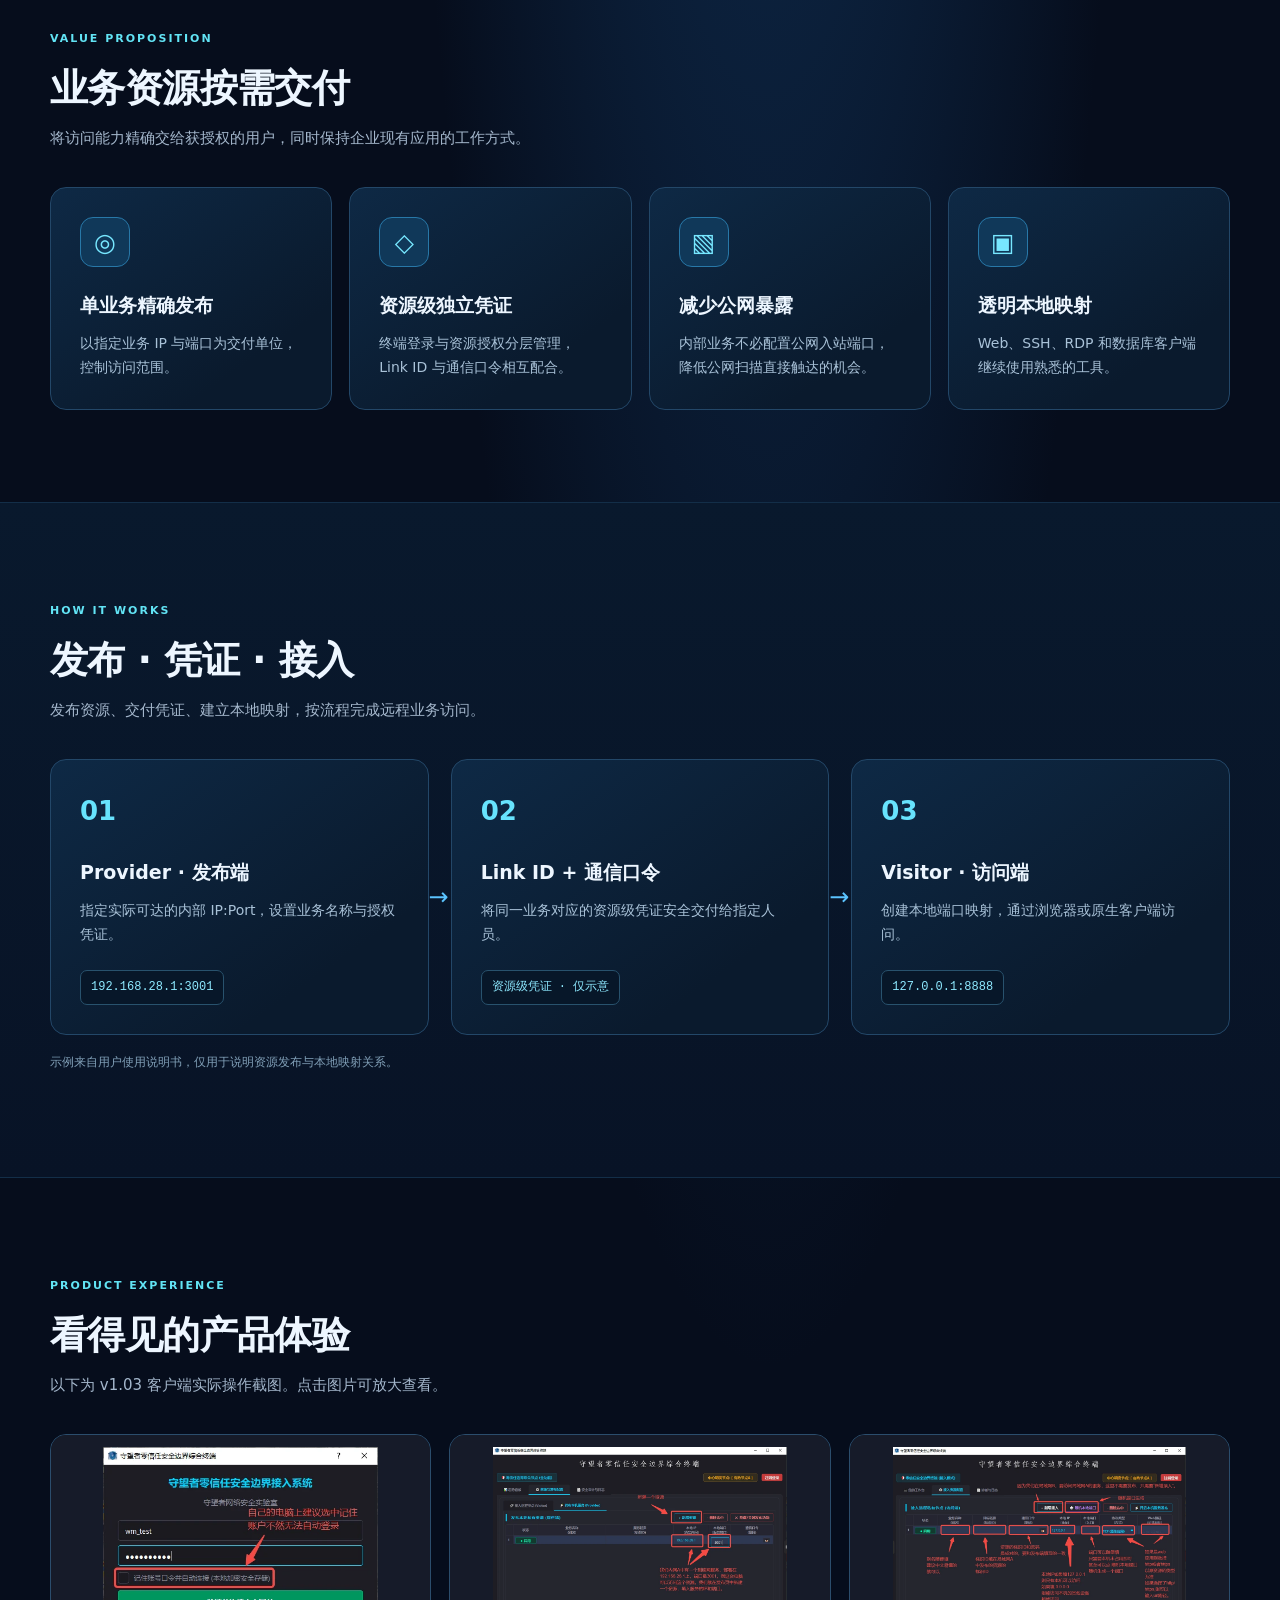
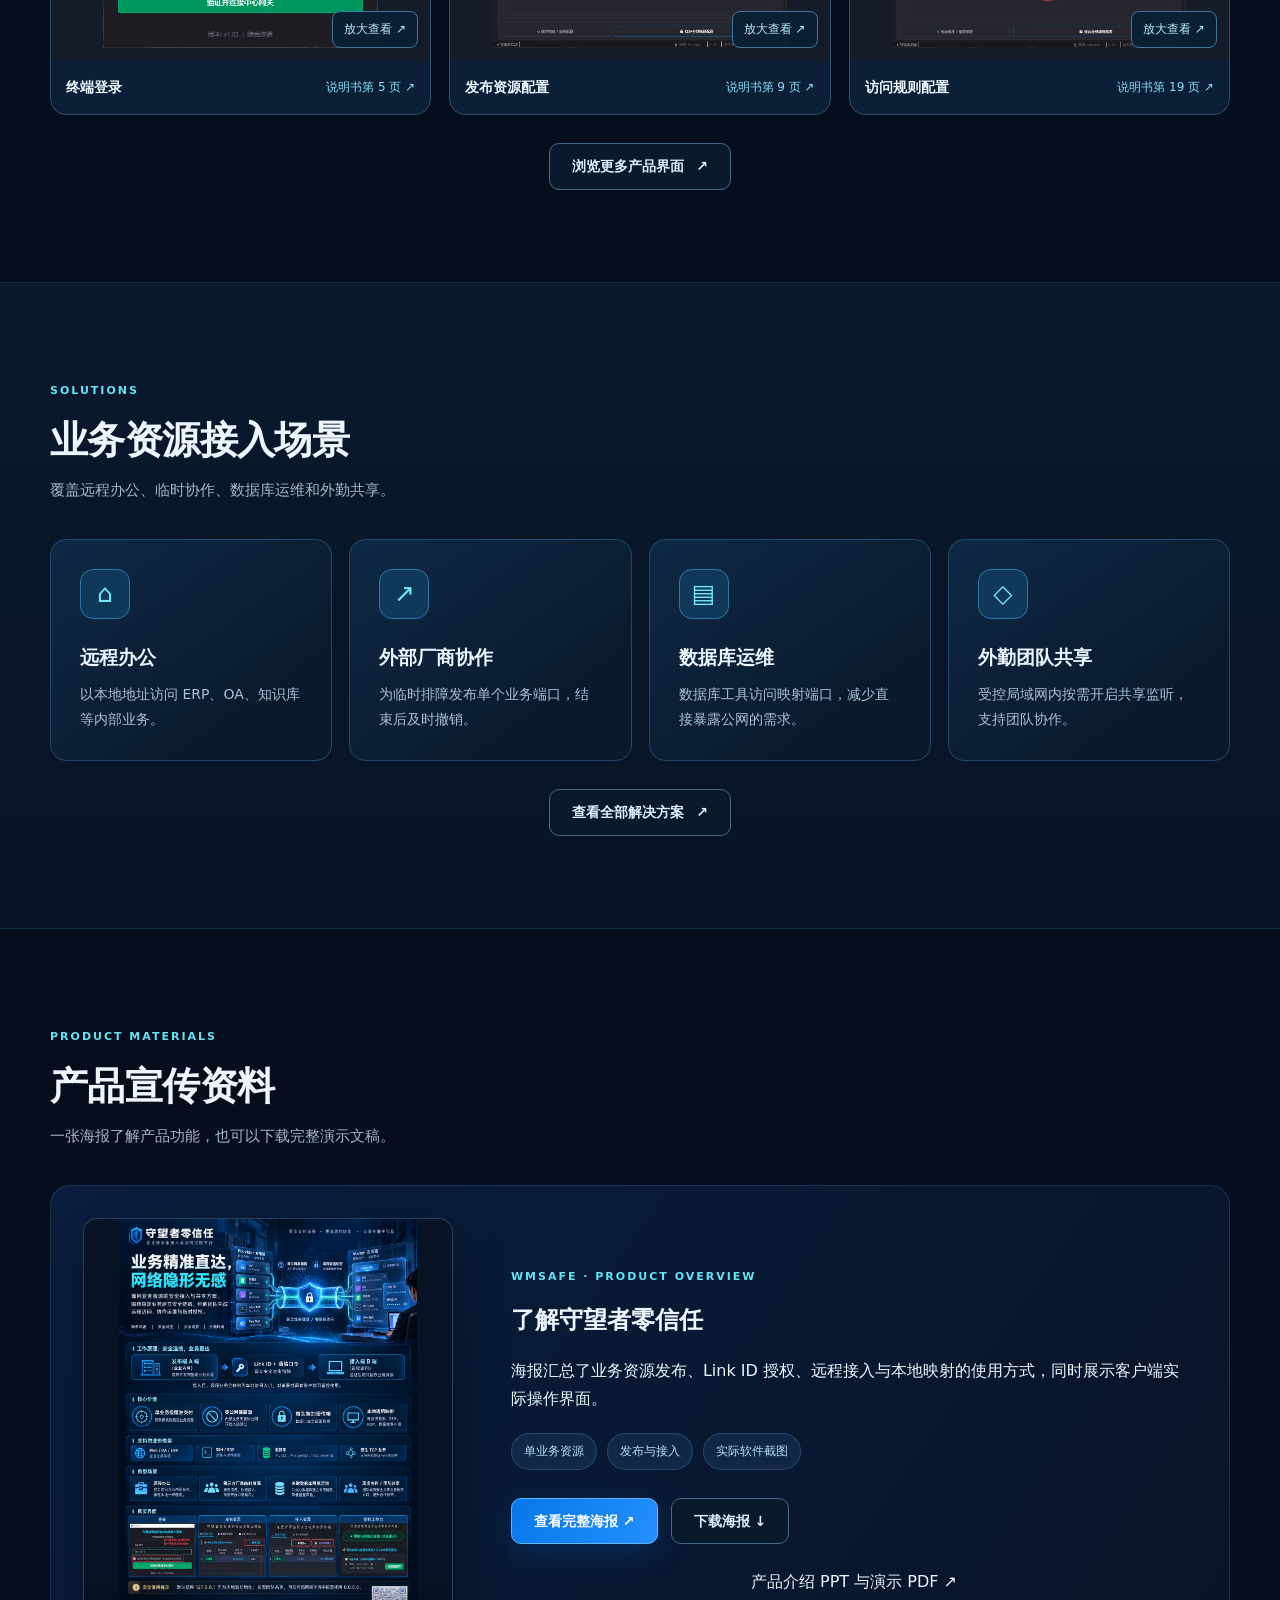
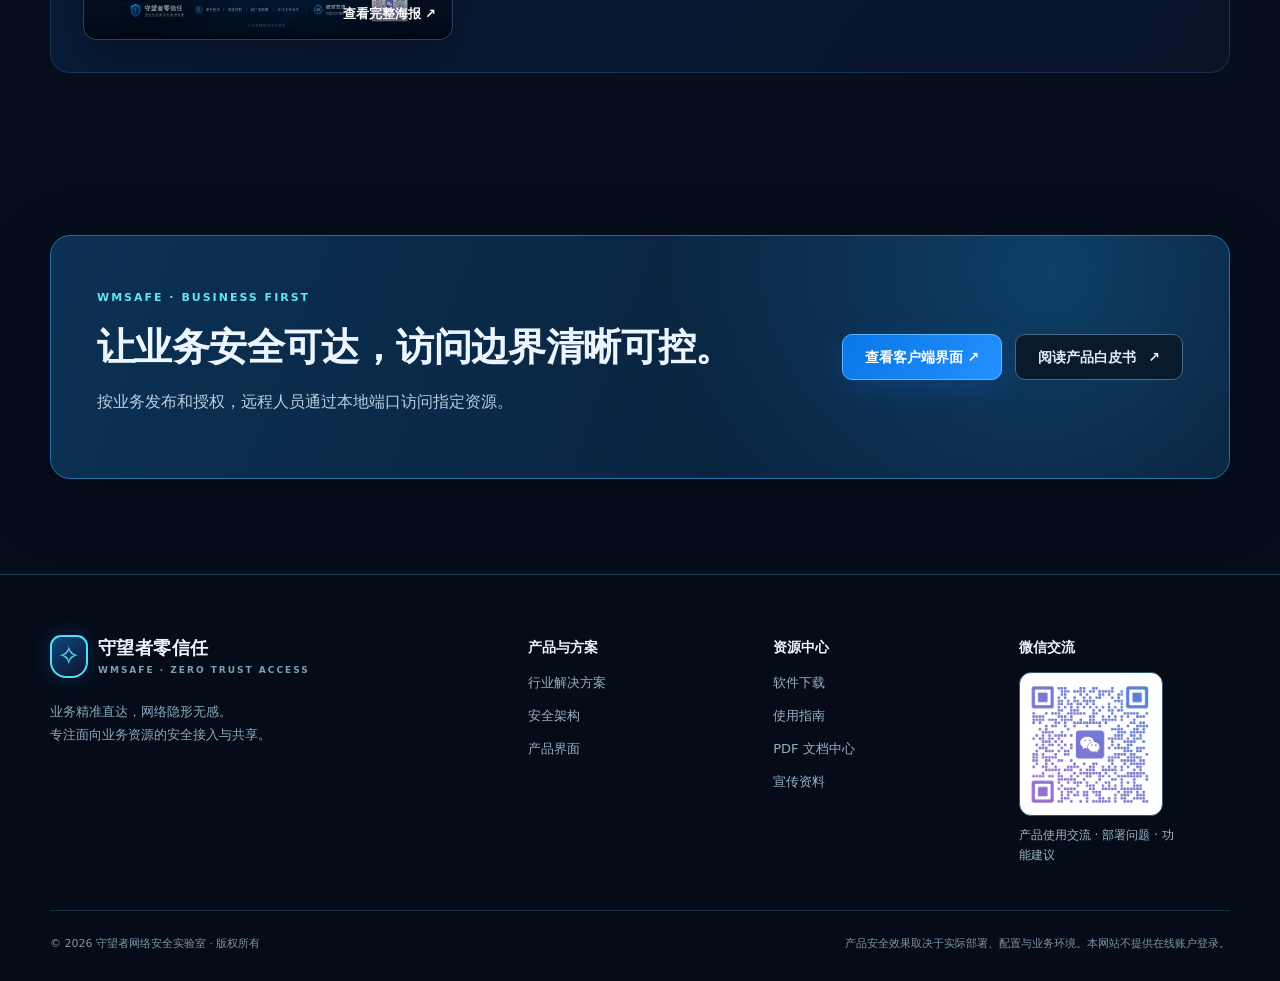
==== commit 3b30296a: "Add files via upload" ====
--- a/index.html
+++ b/index.html
@@ -1,3 +1,3 @@
 <!DOCTYPE html>
 
-<html lang="zh-CN"><head><meta charset="utf-8"/><meta content="width=device-width,initial-scale=1" name="viewport"/><meta content="dark" name="color-scheme"/><meta content="#070f20" name="theme-color"/><meta content="守望者零信任安全边界综合终端：单业务级精准发布、资源级授权、加密传输与本地透明映射。" name="description"/><meta content="website" property="og:type"/><meta content="官方网站 · 守望者零信任" property="og:title"/><meta content="守望者零信任安全边界综合终端：单业务级精准发布、资源级授权、加密传输与本地透明映射。" property="og:description"/><meta content="assets/hero-tunnel.png" property="og:image"/><title>官方网站 | 守望者零信任</title><link href="assets/favicon.svg" rel="icon" type="image/svg+xml"/><link href="assets/site.css" rel="stylesheet"/></head><body><a class="skip" href="#main">跳转到正文</a><header class="header"><div class="container nav"><a aria-label="守望者零信任官网" class="brand" href="index.html"><span class="brand-shield">✧</span><span>守望者零信任<small>WMSAFE · ZERO TRUST ACCESS</small></span></a><nav aria-label="主导航" class="nav-links" id="site-nav"><a aria-current="page" href="index.html">首页</a><a href="solutions.html">解决方案</a><a href="security.html">安全架构</a><a href="product.html">产品展示</a><a href="software.html">软件下载</a><a href="guide.html">使用指南</a><a href="downloads.html">文档中心</a></nav><div class="nav-action"><a class="btn primary nav-cta" href="downloads.html">阅读文档 ↗</a><button aria-controls="site-nav" aria-expanded="false" aria-label="打开导航菜单" class="menu-btn" type="button">☰</button></div></div></header><main id="main"><section class="hero"><div class="container hero-grid"><div class="hero-copy"><span class="eyebrow">守望者网络安全实验室 / ZERO TRUST ACCESS</span><h1>业务精准直达，<br/><em>网络隐形无感。</em></h1><p class="lead">面向业务资源的安全接入与共享平台。发布指定内网服务，为授权人员建立独立的业务访问通道。</p><div class="actions"><a class="btn primary" href="solutions.html">探索解决方案<span aria-hidden="true"> ↗</span></a><a class="btn ghost" href="downloads.html">获取产品白皮书<span aria-hidden="true"> ↗</span></a></div><div class="hero-note"><span class="pulse"></span> Provider 发布 · Link ID + 通信口令 · Visitor 接入</div></div><div class="hero-media"><img alt="Provider 发布指定业务，经安全通道交付 Visitor 的概念示意图" fetchpriority="high" height="941" src="assets/hero-tunnel.png" width="1672"/><span class="hero-caption">架构概念示意 · 具体技术细节以产品版本与部署配置为准</span></div></div><div class="container stats"><div><b>01 / 业务级</b><span>指定 IP:Port 精准发布</span></div><div><b>02 / 凭证级</b><span>独立 Link ID 与通信口令</span></div><div><b>03 / 安全链路</b><span>内部业务无需公网入站端口</span></div><div><b>04 / 本地化</b><span>映射为熟悉的本地地址</span></div></div></section><section class="software-feature"><div class="container software-feature-inner"><div><span class="eyebrow">WINDOWS CLIENT</span><h2>守望者零信任客户端</h2><p>资源发布与接入统一管理。Windows 客户端 v1.03 已发布，安装包包含本机网络助手及配套使用文档。</p></div><a class="btn primary" href="software.html">下载 Windows 客户端 v1.03 ↗</a></div></section><section class="section"><div class="container"><div class="section-head"><div><span class="eyebrow">VALUE PROPOSITION</span><h2>业务资源按需交付</h2><p>将访问能力精确交给获授权的用户，同时保持企业现有应用的工作方式。</p></div></div><div class="feature-grid"><article class="feature-card"><div class="feature-icon">◎</div><h3>单业务精确发布</h3><p>以指定业务 IP 与端口为交付单位，控制访问范围。</p></article><article class="feature-card"><div class="feature-icon">◇</div><h3>资源级独立凭证</h3><p>终端登录与资源授权分层管理，Link ID 与通信口令相互配合。</p></article><article class="feature-card"><div class="feature-icon">▧</div><h3>减少公网暴露</h3><p>内部业务不必配置公网入站端口，降低公网扫描直接触达的机会。</p></article><article class="feature-card"><div class="feature-icon">▣</div><h3>透明本地映射</h3><p>Web、SSH、RDP 和数据库客户端继续使用熟悉的工具。</p></article></div></div></section><section class="section muted"><div class="container"><div class="section-head"><div><span class="eyebrow">HOW IT WORKS</span><h2>发布 · 凭证 · 接入</h2><p>发布资源、交付凭证、建立本地映射，按流程完成远程业务访问。</p></div></div><div class="workflow"><article><span class="num">01</span><h3>Provider · 发布端</h3><p>指定实际可达的内部 IP:Port，设置业务名称与授权凭证。</p><code>192.168.28.1:3001</code></article><article><span class="num">02</span><h3>Link ID + 通信口令</h3><p>将同一业务对应的资源级凭证安全交付给指定人员。</p><code>资源级凭证 · 仅示意</code></article><article><span class="num">03</span><h3>Visitor · 访问端</h3><p>创建本地端口映射，通过浏览器或原生客户端访问。</p><code>127.0.0.1:8888</code></article></div><p class="aside-note">示例来自用户使用说明书，仅用于说明资源发布与本地映射关系。</p></div></section><section class="section"><div class="container"><div class="section-head"><div><span class="eyebrow">PRODUCT EXPERIENCE</span><h2>看得见的产品体验</h2><p>以下为 v1.03 客户端实际操作截图。点击图片可放大查看。</p></div></div><div class="preview-grid"><article class="screen-tile"><button aria-label="放大查看终端登录" class="screen-open" data-caption="终端登录 · 客户端 v1.03" data-image="assets/screen-login.webp" type="button"><img alt="守望者零信任客户端：终端登录" loading="lazy" src="assets/screen-login.webp"/><span class="zoom-indicator">放大查看 ↗</span></button><div class="screen-meta"><strong>终端登录</strong><a href="docs/WMSafe_User_Guide_V1.0.pdf#page=5" rel="noopener" target="_blank">说明书第 5 页 ↗</a></div></article><article class="screen-tile"><button aria-label="放大查看发布资源配置" class="screen-open" data-caption="发布资源配置 · 客户端 v1.03" data-image="assets/screen-provider.webp" type="button"><img alt="守望者零信任客户端：发布资源配置" loading="lazy" src="assets/screen-provider.webp"/><span class="zoom-indicator">放大查看 ↗</span></button><div class="screen-meta"><strong>发布资源配置</strong><a href="docs/WMSafe_User_Guide_V1.0.pdf#page=9" rel="noopener" target="_blank">说明书第 9 页 ↗</a></div></article><article class="screen-tile"><button aria-label="放大查看访问规则配置" class="screen-open" data-caption="访问规则配置 · 客户端 v1.03" data-image="assets/screen-visitor.webp" type="button"><img alt="守望者零信任客户端：访问规则配置" loading="lazy" src="assets/screen-visitor.webp"/><span class="zoom-indicator">放大查看 ↗</span></button><div class="screen-meta"><strong>访问规则配置</strong><a href="docs/WMSafe_User_Guide_V1.0.pdf#page=19" rel="noopener" target="_blank">说明书第 19 页 ↗</a></div></article></div><div class="center-actions"><a class="btn ghost" href="product.html">浏览更多产品界面<span aria-hidden="true"> ↗</span></a></div></div></section><section class="section muted"><div class="container"><div class="section-head"><div><span class="eyebrow">SOLUTIONS</span><h2>业务资源接入场景</h2><p>覆盖远程办公、临时协作、数据库运维和外勤共享。</p></div></div><div class="feature-grid"><article class="feature-card"><div class="feature-icon">⌂</div><h3>远程办公</h3><p>以本地地址访问 ERP、OA、知识库等内部业务。</p></article><article class="feature-card"><div class="feature-icon">↗</div><h3>外部厂商协作</h3><p>为临时排障发布单个业务端口，结束后及时撤销。</p></article><article class="feature-card"><div class="feature-icon">▤</div><h3>数据库运维</h3><p>数据库工具访问映射端口，减少直接暴露公网的需求。</p></article><article class="feature-card"><div class="feature-icon">◇</div><h3>外勤团队共享</h3><p>受控局域网内按需开启共享监听，支持团队协作。</p></article></div><div class="center-actions"><a class="btn ghost" href="solutions.html">查看全部解决方案<span aria-hidden="true"> ↗</span></a></div></div></section><section class="section" id="media"><div class="container"><div class="section-head"><div><span class="eyebrow">PRODUCT MATERIALS</span><h2>产品宣传资料</h2><p>一张海报了解产品功能，也可以下载完整演示文稿。</p></div></div><div class="media-showcase"><a aria-label="打开守望者零信任完整宣传海报" class="media-cover" href="media/wmsafe-poster.png" rel="noopener" target="_blank"><img alt="守望者零信任产品宣传海报，包含访问流程、核心功能、场景与界面截图" height="1491" loading="lazy" src="media/wmsafe-poster.png" width="1055"/></a><div class="media-copy"><span class="eyebrow">WMSAFE · PRODUCT OVERVIEW</span><h2>了解守望者零信任</h2><p>海报汇总了业务资源发布、Link ID 授权、远程接入与本地映射的使用方式，同时展示客户端实际操作界面。</p><div class="media-pills"><span>单业务资源</span><span>发布与接入</span><span>实际软件截图</span></div><div class="actions"><a class="btn primary" href="media/wmsafe-poster.png" rel="noopener" target="_blank">查看完整海报 ↗</a><a class="btn ghost" download="wmsafe-poster.png" href="media/wmsafe-poster.png">下载海报 ↓</a></div><div class="center-actions" style="justify-content:flex-start;margin-top:24px"><a href="downloads.html#presentation">产品介绍 PPT 与演示 PDF ↗</a></div></div></div></div></section><section class="cta-section"><div class="container"><div class="cta-panel"><div><span class="eyebrow">WMSAFE · BUSINESS FIRST</span><h2>让业务安全可达，访问边界清晰可控。</h2><p>按业务发布和授权，远程人员通过本地端口访问指定资源。</p></div><div class="actions"><a class="btn primary" href="product.html">查看客户端界面 ↗</a><a class="btn ghost" href="downloads.html">阅读产品白皮书<span aria-hidden="true"> ↗</span></a></div></div></div></section><dialog aria-label="产品界面放大预览" class="screenshot-dialog"><form method="dialog"><button aria-label="关闭预览" class="dialog-close" type="submit">×</button></form><img alt=""/><p></p></dialog></main><footer class="footer"><div class="container"><div class="footmain"><div><a aria-label="守望者零信任官网" class="brand" href="index.html"><span class="brand-shield">✧</span><span>守望者零信任<small>WMSAFE · ZERO TRUST ACCESS</small></span></a><p>业务精准直达，网络隐形无感。<br/>专注面向业务资源的安全接入与共享。</p></div><div><b>产品与方案</b><a href="solutions.html">行业解决方案</a><a href="security.html">安全架构</a><a href="product.html">产品界面</a></div><div><b>资源中心</b><a href="software.html">软件下载</a><a href="guide.html">使用指南</a><a href="downloads.html">PDF 文档中心</a><a href="downloads.html#presentation">宣传资料</a></div><div class="footer-wechat"><b>微信交流</b><img alt="守望者零信任微信交流二维码" height="150" loading="lazy" src="assets/wechat-qr.jpg" width="150"/><p>产品使用交流 · 部署问题 · 功能建议</p></div></div><div class="footline"><span>© <span id="year">2026</span> 守望者网络安全实验室 · 版权所有</span><span>产品安全效果取决于实际部署、配置与业务环境。本网站不提供在线账户登录。</span></div></div></footer><script defer="" src="assets/site.js"></script></body></html>+<html lang="zh-CN"><head><meta charset="utf-8"/><meta content="width=device-width,initial-scale=1" name="viewport"/><meta content="dark" name="color-scheme"/><meta content="#070f20" name="theme-color"/><meta content="守望者零信任安全边界综合终端：单业务级精准发布、资源级授权、加密传输与本地透明映射。" name="description"/><meta content="website" property="og:type"/><meta content="官方网站 · 守望者零信任" property="og:title"/><meta content="守望者零信任安全边界综合终端：单业务级精准发布、资源级授权、加密传输与本地透明映射。" property="og:description"/><meta content="assets/hero-tunnel.jpg" property="og:image"/><title>官方网站 | 守望者零信任</title><link href="assets/favicon.svg" rel="icon" type="image/svg+xml"/><link href="assets/site.css" rel="stylesheet"/></head><body><a class="skip" href="#main">跳转到正文</a><header class="header"><div class="container nav"><a aria-label="守望者零信任官网" class="brand" href="index.html"><span class="brand-shield">✧</span><span>守望者零信任<small>WMSAFE · ZERO TRUST ACCESS</small></span></a><nav aria-label="主导航" class="nav-links" id="site-nav"><a aria-current="page" href="index.html">首页</a><a href="solutions.html">解决方案</a><a href="security.html">安全架构</a><a href="product.html">产品展示</a><a href="software.html">软件下载</a><a href="guide.html">使用指南</a><a href="downloads.html">文档中心</a></nav><div class="nav-action"><a class="btn primary nav-cta" href="downloads.html">阅读文档 ↗</a><button aria-controls="site-nav" aria-expanded="false" aria-label="打开导航菜单" class="menu-btn" type="button">☰</button></div></div></header><main id="main"><section class="hero"><div class="container hero-grid"><div class="hero-copy"><span class="eyebrow">守望者网络安全实验室 / ZERO TRUST ACCESS</span><h1>业务精准直达，<br/><em>网络隐形无感。</em></h1><p class="lead">面向业务资源的安全接入与共享平台。发布指定内网服务，为授权人员建立独立的业务访问通道。</p><div class="actions"><a class="btn primary" href="solutions.html">探索解决方案<span aria-hidden="true"> ↗</span></a><a class="btn ghost" href="downloads.html">获取产品白皮书<span aria-hidden="true"> ↗</span></a></div><div class="hero-note"><span class="pulse"></span> Provider 发布 · Link ID + 通信口令 · Visitor 接入</div></div><div class="hero-media"><img alt="Provider 发布指定业务，经安全通道交付 Visitor 的概念示意图" fetchpriority="high" height="941" src="assets/hero-tunnel.jpg" width="1672"/><span class="hero-caption">架构概念示意 · 具体技术细节以产品版本与部署配置为准</span></div></div><div class="container stats"><div><b>01 / 业务级</b><span>指定 IP:Port 精准发布</span></div><div><b>02 / 凭证级</b><span>独立 Link ID 与通信口令</span></div><div><b>03 / 安全链路</b><span>内部业务无需公网入站端口</span></div><div><b>04 / 本地化</b><span>映射为熟悉的本地地址</span></div></div></section><section class="software-feature"><div class="container software-feature-inner"><div><span class="eyebrow">WINDOWS CLIENT</span><h2>守望者零信任客户端</h2><p>资源发布与接入统一管理。Windows 客户端 v1.03 已发布，安装包包含本机网络助手及配套使用文档。</p></div><a class="btn primary" href="software.html">下载 Windows 客户端 v1.03 ↗</a></div></section><section class="section"><div class="container"><div class="section-head"><div><span class="eyebrow">VALUE PROPOSITION</span><h2>业务资源按需交付</h2><p>将访问能力精确交给获授权的用户，同时保持企业现有应用的工作方式。</p></div></div><div class="feature-grid"><article class="feature-card"><div class="feature-icon">◎</div><h3>单业务精确发布</h3><p>以指定业务 IP 与端口为交付单位，控制访问范围。</p></article><article class="feature-card"><div class="feature-icon">◇</div><h3>资源级独立凭证</h3><p>终端登录与资源授权分层管理，Link ID 与通信口令相互配合。</p></article><article class="feature-card"><div class="feature-icon">▧</div><h3>减少公网暴露</h3><p>内部业务不必配置公网入站端口，降低公网扫描直接触达的机会。</p></article><article class="feature-card"><div class="feature-icon">▣</div><h3>透明本地映射</h3><p>Web、SSH、RDP 和数据库客户端继续使用熟悉的工具。</p></article></div></div></section><section class="section muted"><div class="container"><div class="section-head"><div><span class="eyebrow">HOW IT WORKS</span><h2>发布 · 凭证 · 接入</h2><p>发布资源、交付凭证、建立本地映射，按流程完成远程业务访问。</p></div></div><div class="workflow"><article><span class="num">01</span><h3>Provider · 发布端</h3><p>指定实际可达的内部 IP:Port，设置业务名称与授权凭证。</p><code>192.168.28.1:3001</code></article><article><span class="num">02</span><h3>Link ID + 通信口令</h3><p>将同一业务对应的资源级凭证安全交付给指定人员。</p><code>资源级凭证 · 仅示意</code></article><article><span class="num">03</span><h3>Visitor · 访问端</h3><p>创建本地端口映射，通过浏览器或原生客户端访问。</p><code>127.0.0.1:8888</code></article></div><p class="aside-note">示例来自用户使用说明书，仅用于说明资源发布与本地映射关系。</p></div></section><section class="section"><div class="container"><div class="section-head"><div><span class="eyebrow">PRODUCT EXPERIENCE</span><h2>看得见的产品体验</h2><p>以下为 v1.03 客户端实际操作截图。点击图片可放大查看。</p></div></div><div class="preview-grid"><article class="screen-tile"><button aria-label="放大查看终端登录" class="screen-open" data-caption="终端登录 · 客户端 v1.03" data-image="assets/screen-login.webp" type="button"><img alt="守望者零信任客户端：终端登录" loading="lazy" src="assets/screen-login.webp"/><span class="zoom-indicator">放大查看 ↗</span></button><div class="screen-meta"><strong>终端登录</strong><a href="docs/WMSafe_User_Guide_V1.0.pdf#page=5" rel="noopener" target="_blank">说明书第 5 页 ↗</a></div></article><article class="screen-tile"><button aria-label="放大查看发布资源配置" class="screen-open" data-caption="发布资源配置 · 客户端 v1.03" data-image="assets/screen-provider.webp" type="button"><img alt="守望者零信任客户端：发布资源配置" loading="lazy" src="assets/screen-provider.webp"/><span class="zoom-indicator">放大查看 ↗</span></button><div class="screen-meta"><strong>发布资源配置</strong><a href="docs/WMSafe_User_Guide_V1.0.pdf#page=9" rel="noopener" target="_blank">说明书第 9 页 ↗</a></div></article><article class="screen-tile"><button aria-label="放大查看访问规则配置" class="screen-open" data-caption="访问规则配置 · 客户端 v1.03" data-image="assets/screen-visitor.webp" type="button"><img alt="守望者零信任客户端：访问规则配置" loading="lazy" src="assets/screen-visitor.webp"/><span class="zoom-indicator">放大查看 ↗</span></button><div class="screen-meta"><strong>访问规则配置</strong><a href="docs/WMSafe_User_Guide_V1.0.pdf#page=19" rel="noopener" target="_blank">说明书第 19 页 ↗</a></div></article></div><div class="center-actions"><a class="btn ghost" href="product.html">浏览更多产品界面<span aria-hidden="true"> ↗</span></a></div></div></section><section class="section muted"><div class="container"><div class="section-head"><div><span class="eyebrow">SOLUTIONS</span><h2>业务资源接入场景</h2><p>覆盖远程办公、临时协作、数据库运维和外勤共享。</p></div></div><div class="feature-grid"><article class="feature-card"><div class="feature-icon">⌂</div><h3>远程办公</h3><p>以本地地址访问 ERP、OA、知识库等内部业务。</p></article><article class="feature-card"><div class="feature-icon">↗</div><h3>外部厂商协作</h3><p>为临时排障发布单个业务端口，结束后及时撤销。</p></article><article class="feature-card"><div class="feature-icon">▤</div><h3>数据库运维</h3><p>数据库工具访问映射端口，减少直接暴露公网的需求。</p></article><article class="feature-card"><div class="feature-icon">◇</div><h3>外勤团队共享</h3><p>受控局域网内按需开启共享监听，支持团队协作。</p></article></div><div class="center-actions"><a class="btn ghost" href="solutions.html">查看全部解决方案<span aria-hidden="true"> ↗</span></a></div></div></section><section class="section" id="media"><div class="container"><div class="section-head"><div><span class="eyebrow">PRODUCT MATERIALS</span><h2>产品宣传资料</h2><p>一张海报了解产品功能，也可以下载完整演示文稿。</p></div></div><div class="media-showcase"><a aria-label="打开守望者零信任完整宣传海报" class="media-cover" href="media/wmsafe-poster.jpg" rel="noopener" target="_blank"><img alt="守望者零信任产品宣传海报，包含访问流程、核心功能、场景与界面截图" height="1491" loading="lazy" src="media/wmsafe-poster.jpg" width="1055"/></a><div class="media-copy"><span class="eyebrow">WMSAFE · PRODUCT OVERVIEW</span><h2>了解守望者零信任</h2><p>海报汇总了业务资源发布、Link ID 授权、远程接入与本地映射的使用方式，同时展示客户端实际操作界面。</p><div class="media-pills"><span>单业务资源</span><span>发布与接入</span><span>实际软件截图</span></div><div class="actions"><a class="btn primary" href="media/wmsafe-poster.jpg" rel="noopener" target="_blank">查看完整海报 ↗</a><a class="btn ghost" download="wmsafe-poster.jpg" href="media/wmsafe-poster.jpg">下载海报 ↓</a></div><div class="center-actions" style="justify-content:flex-start;margin-top:24px"><a href="downloads.html#presentation">产品介绍 PPT 与演示 PDF ↗</a></div></div></div></div></section><section class="cta-section"><div class="container"><div class="cta-panel"><div><span class="eyebrow">WMSAFE · BUSINESS FIRST</span><h2>让业务安全可达，访问边界清晰可控。</h2><p>按业务发布和授权，远程人员通过本地端口访问指定资源。</p></div><div class="actions"><a class="btn primary" href="product.html">查看客户端界面 ↗</a><a class="btn ghost" href="downloads.html">阅读产品白皮书<span aria-hidden="true"> ↗</span></a></div></div></div></section><dialog aria-label="产品界面放大预览" class="screenshot-dialog"><form method="dialog"><button aria-label="关闭预览" class="dialog-close" type="submit">×</button></form><img alt=""/><p></p></dialog></main><footer class="footer"><div class="container"><div class="footmain"><div><a aria-label="守望者零信任官网" class="brand" href="index.html"><span class="brand-shield">✧</span><span>守望者零信任<small>WMSAFE · ZERO TRUST ACCESS</small></span></a><p>业务精准直达，网络隐形无感。<br/>专注面向业务资源的安全接入与共享。</p></div><div><b>产品与方案</b><a href="solutions.html">行业解决方案</a><a href="security.html">安全架构</a><a href="product.html">产品界面</a></div><div><b>资源中心</b><a href="software.html">软件下载</a><a href="guide.html">使用指南</a><a href="downloads.html">PDF 文档中心</a><a href="downloads.html#presentation">宣传资料</a></div><div class="footer-wechat"><b>微信交流</b><img alt="守望者零信任微信交流二维码" height="150" loading="lazy" src="assets/wechat-qr.jpg" width="150"/><p>产品使用交流 · 部署问题 · 功能建议</p></div></div><div class="footline"><span>© <span id="year">2026</span> 守望者网络安全实验室 · 版权所有</span><span>产品安全效果取决于实际部署、配置与业务环境。本网站不提供在线账户登录。</span></div></div></footer><script defer="" src="assets/site.js"></script></body></html>
--- a/assets/site.css
+++ b/assets/site.css
@@ -51,3 +51,16 @@
 .media-docs h2{margin:0 0 8px;font-size:22px}.media-docs p{margin:0 0 15px;color:#afc2da}.media-docs .actions{margin-top:17px}
 .poster-inline{max-width:170px;width:100%;border-radius:10px;border:1px solid rgba(115,184,253,.24)}
 @media(max-width:760px){.media-showcase{grid-template-columns:1fr;padding:19px;gap:23px}.media-cover{max-width:320px;margin:auto}.media-docs{grid-template-columns:1fr;gap:15px}.media-docs img{max-width:300px}}
+
+/* Software download V2.9: first-screen download conversion */
+.download-hero{padding:53px 0 49px;background:radial-gradient(ellipse at 80% 22%,#15588b8a,transparent 53%),linear-gradient(135deg,#091e39,#061122)}
+.download-hero h1{font-size:clamp(32px,4.1vw,49px);margin:12px 0 12px;letter-spacing:-.8px}
+.download-heading-accent{color:#83eaff}
+.download-hero .lead{max-width:850px;font-size:16px;line-height:1.8;margin:0}
+.download-hero-actions{margin-top:24px;gap:12px;align-items:center}
+.download-hero-primary{min-height:56px;font-size:16px;padding:13px 25px;box-shadow:0 14px 36px #158bff45}
+.download-version{font-size:12px;opacity:.92;letter-spacing:.04em;border-left:1px solid #ffffff66;padding-left:11px;margin-left:2px}
+.download-hero-meta{font-size:12px;color:#91b4ca;margin:14px 0 0}
+.download-hero-meta span{padding:0 6px;color:#54a8d4}
+.download-hero + .section{padding-top:34px}
+@media(max-width:560px){.download-hero{padding:35px 0 32px}.download-hero h1{font-size:clamp(28px,7.5vw,36px)}.download-hero .lead{font-size:14px;line-height:1.75}.download-hero-actions{margin-top:20px;gap:10px}.download-hero-primary{width:100%;min-height:52px;font-size:14px;padding:11px 14px}.download-hero-actions .ghost{width:100%}.download-hero-meta{line-height:1.8;font-size:11px}.download-hero + .section{padding-top:24px}}
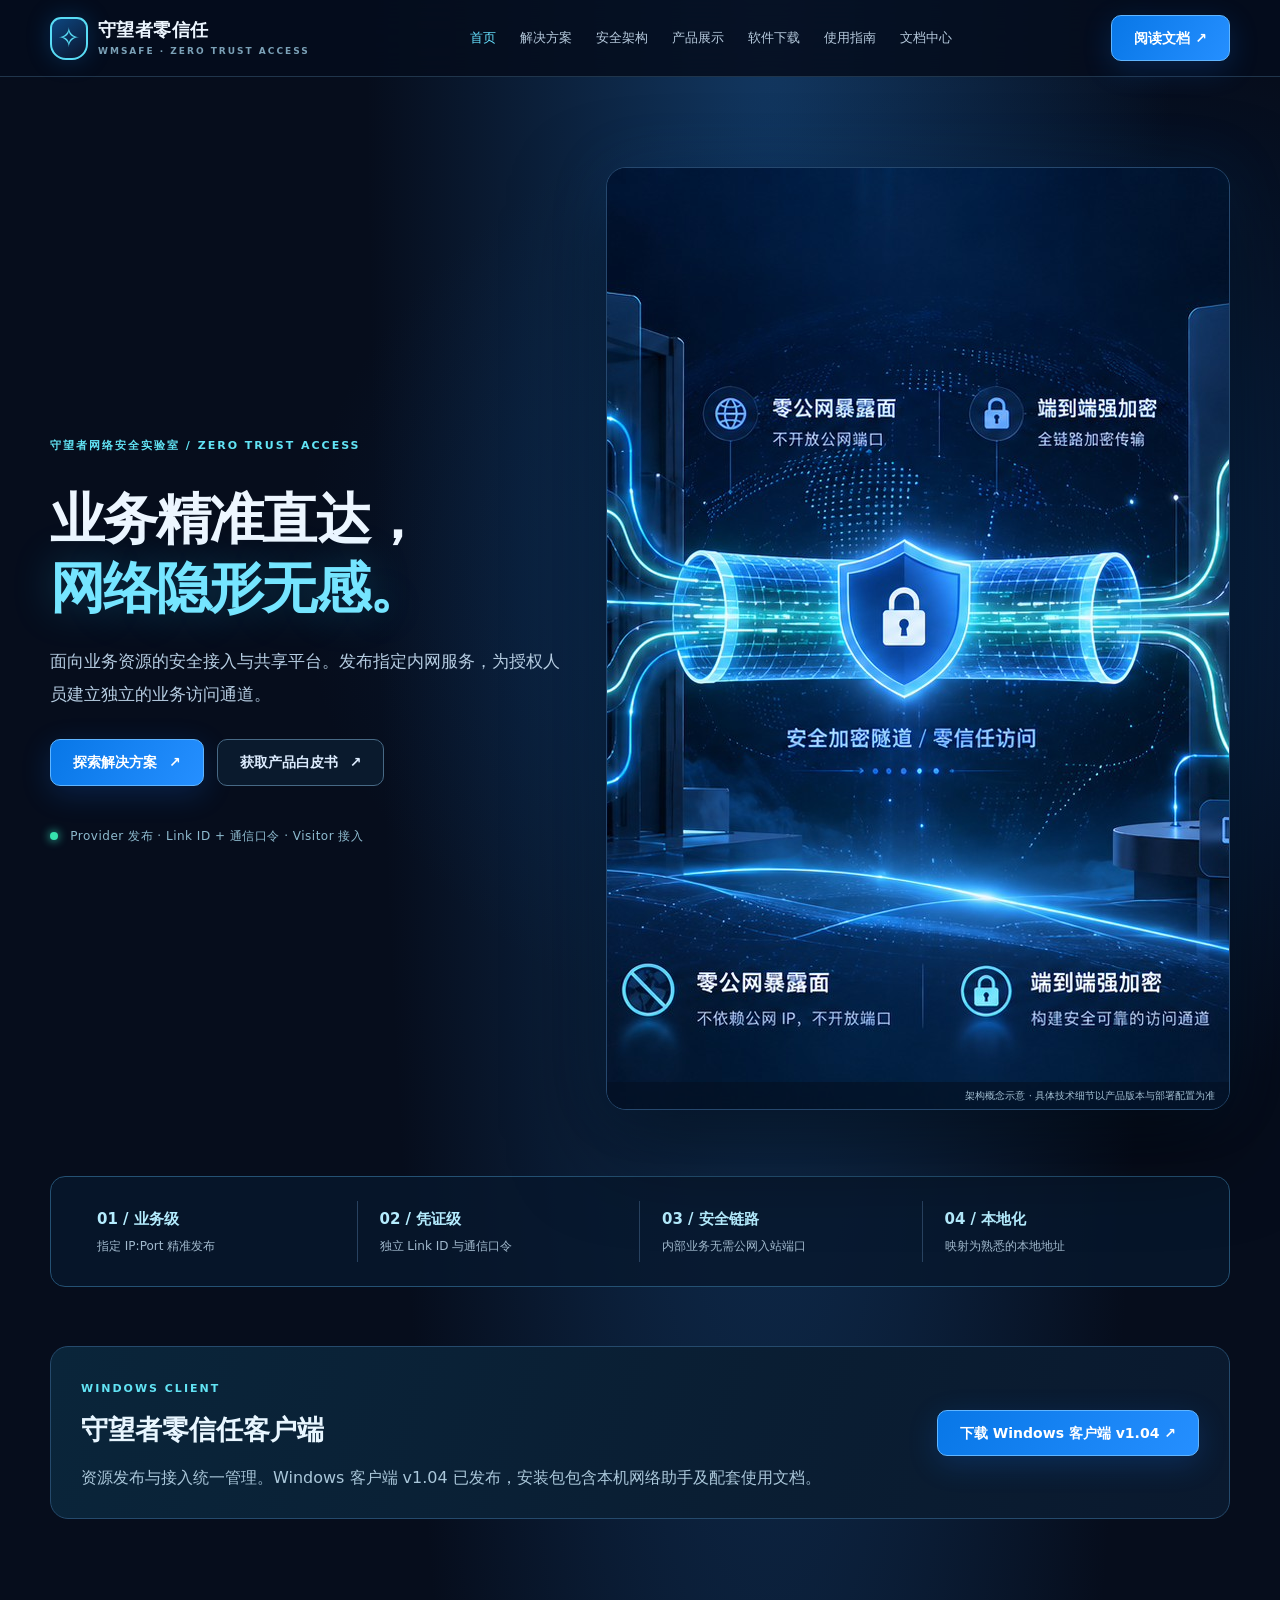
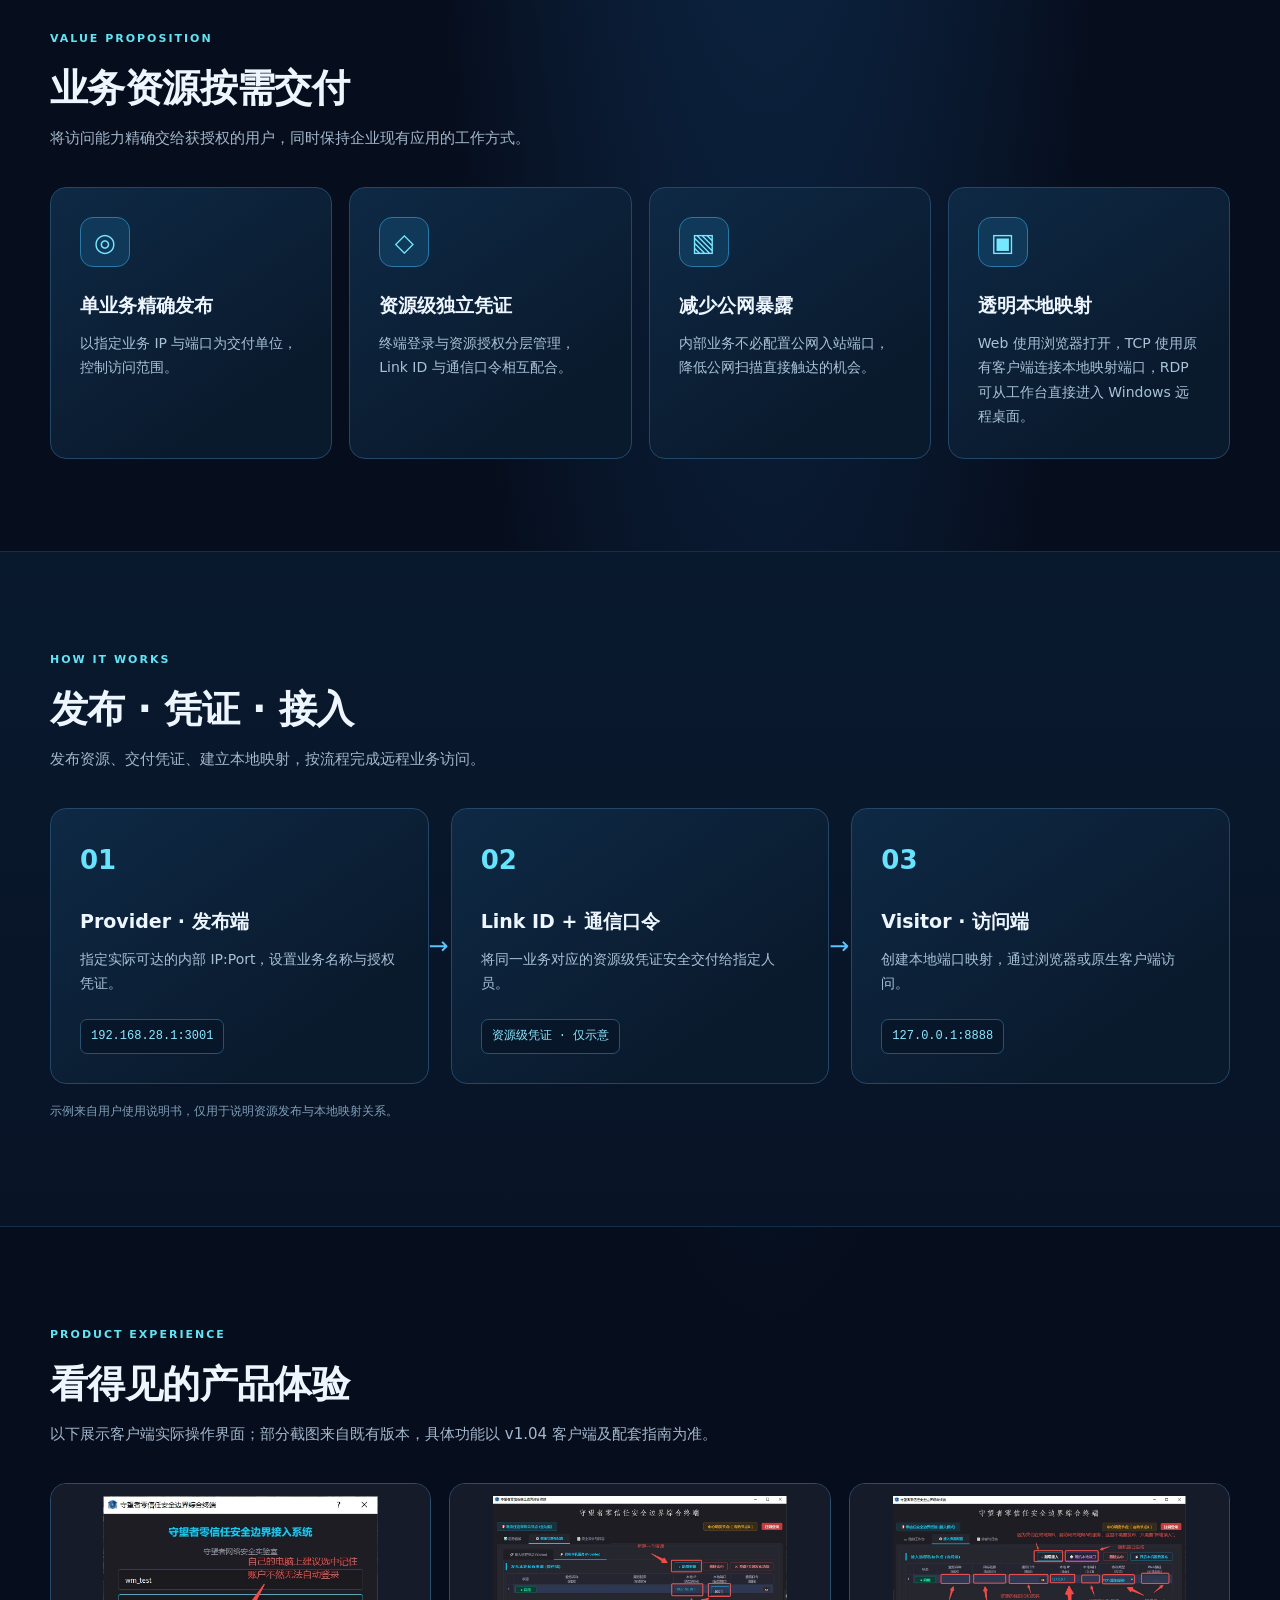
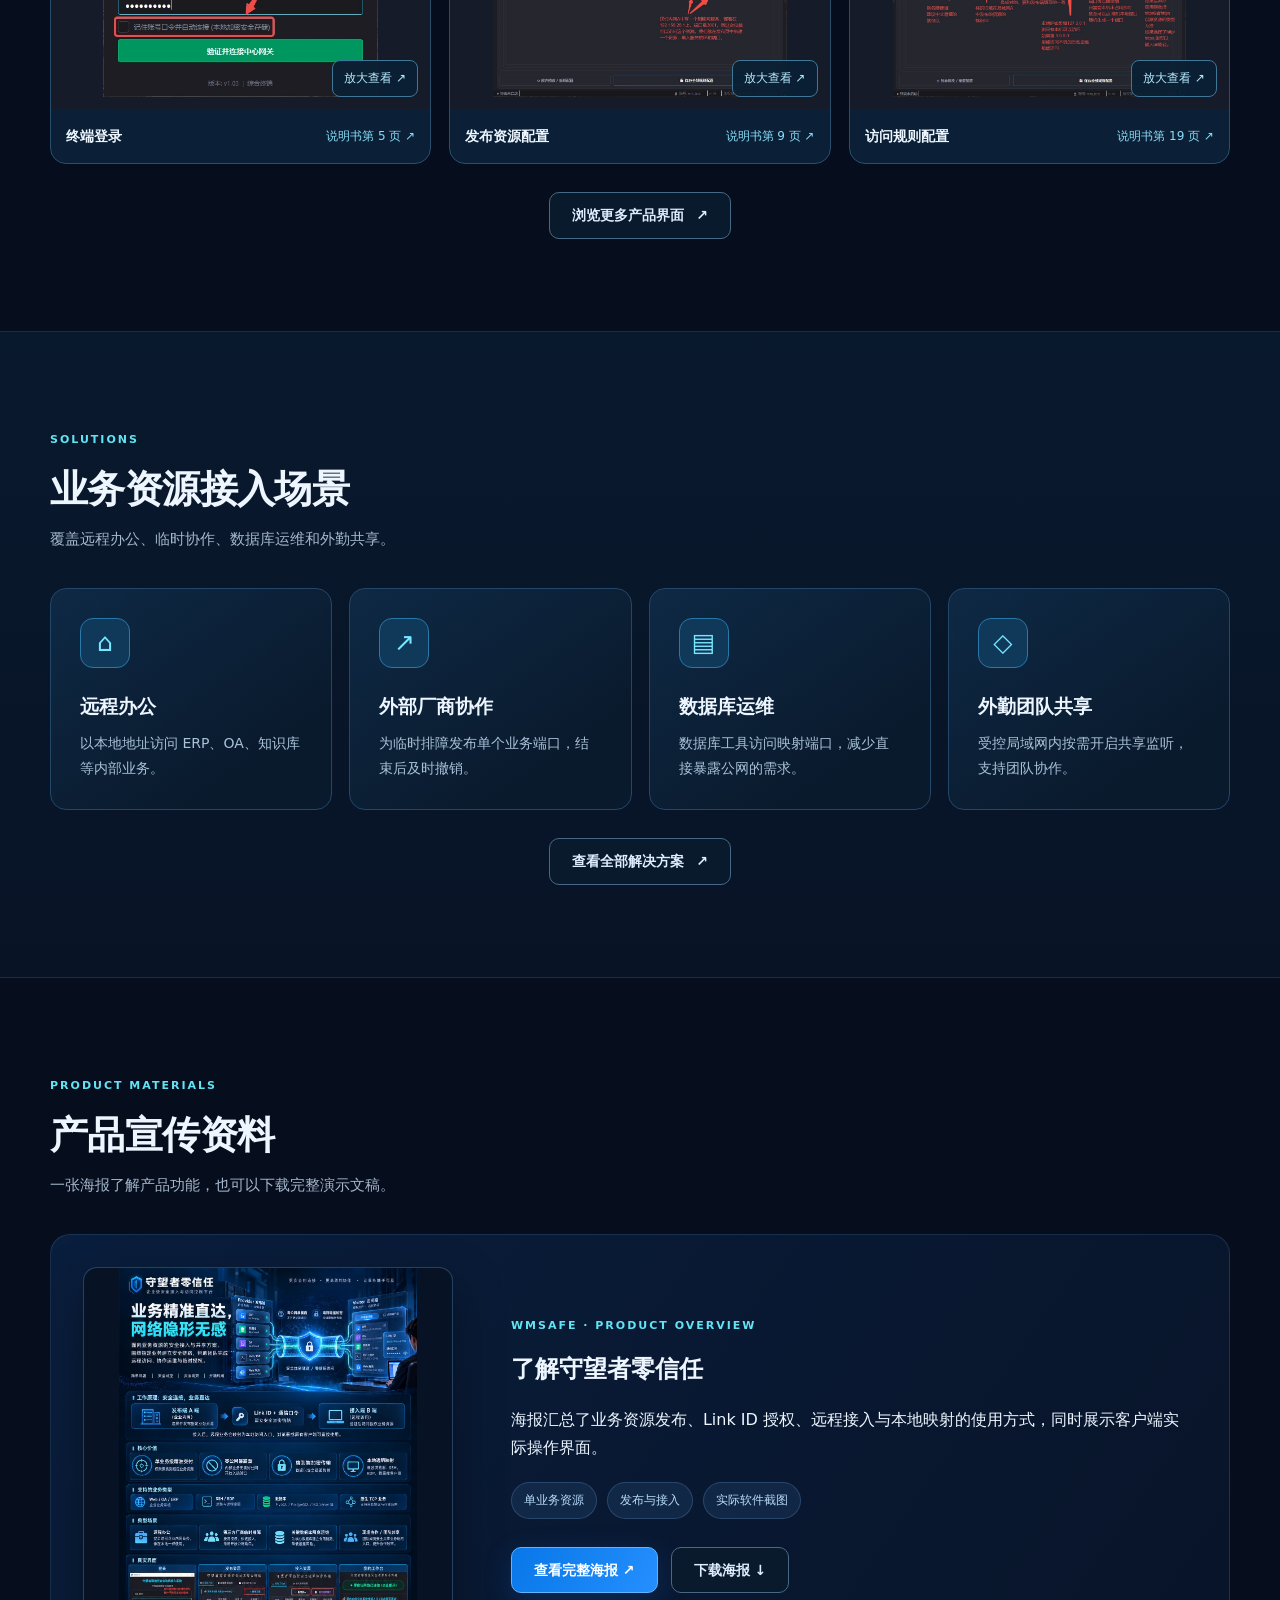
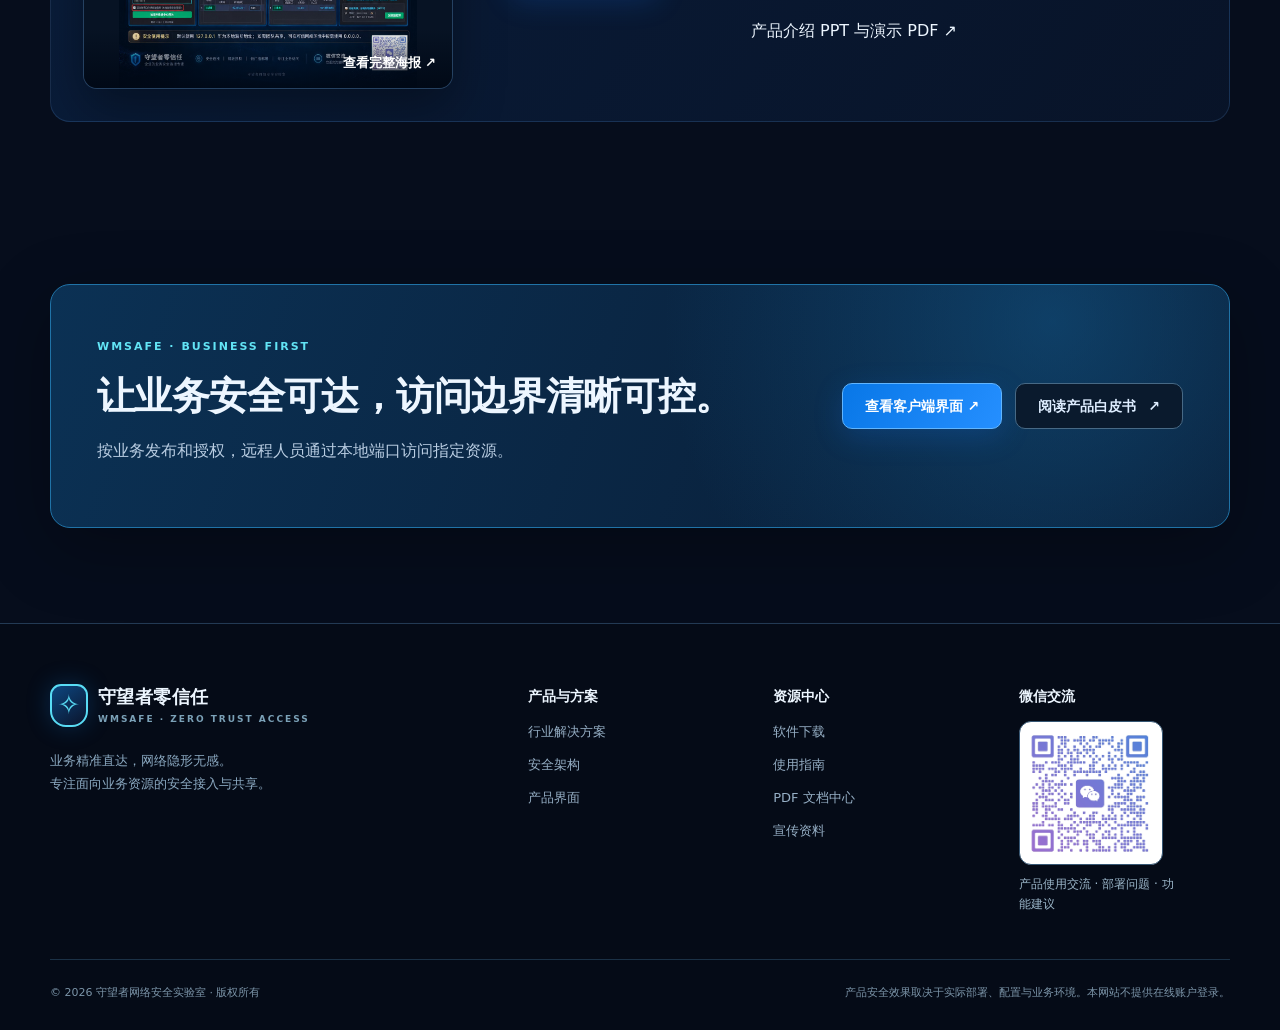
==== commit 48431e32: "Add files via upload" ====
--- a/index.html
+++ b/index.html
@@ -1,3 +1,3 @@
 <!DOCTYPE html>
 
-<html lang="zh-CN"><head><meta charset="utf-8"/><meta content="width=device-width,initial-scale=1" name="viewport"/><meta content="dark" name="color-scheme"/><meta content="#070f20" name="theme-color"/><meta content="守望者零信任安全边界综合终端：单业务级精准发布、资源级授权、加密传输与本地透明映射。" name="description"/><meta content="website" property="og:type"/><meta content="官方网站 · 守望者零信任" property="og:title"/><meta content="守望者零信任安全边界综合终端：单业务级精准发布、资源级授权、加密传输与本地透明映射。" property="og:description"/><meta content="assets/hero-tunnel.jpg" property="og:image"/><title>官方网站 | 守望者零信任</title><link href="assets/favicon.svg" rel="icon" type="image/svg+xml"/><link href="assets/site.css" rel="stylesheet"/></head><body><a class="skip" href="#main">跳转到正文</a><header class="header"><div class="container nav"><a aria-label="守望者零信任官网" class="brand" href="index.html"><span class="brand-shield">✧</span><span>守望者零信任<small>WMSAFE · ZERO TRUST ACCESS</small></span></a><nav aria-label="主导航" class="nav-links" id="site-nav"><a aria-current="page" href="index.html">首页</a><a href="solutions.html">解决方案</a><a href="security.html">安全架构</a><a href="product.html">产品展示</a><a href="software.html">软件下载</a><a href="guide.html">使用指南</a><a href="downloads.html">文档中心</a></nav><div class="nav-action"><a class="btn primary nav-cta" href="downloads.html">阅读文档 ↗</a><button aria-controls="site-nav" aria-expanded="false" aria-label="打开导航菜单" class="menu-btn" type="button">☰</button></div></div></header><main id="main"><section class="hero"><div class="container hero-grid"><div class="hero-copy"><span class="eyebrow">守望者网络安全实验室 / ZERO TRUST ACCESS</span><h1>业务精准直达，<br/><em>网络隐形无感。</em></h1><p class="lead">面向业务资源的安全接入与共享平台。发布指定内网服务，为授权人员建立独立的业务访问通道。</p><div class="actions"><a class="btn primary" href="solutions.html">探索解决方案<span aria-hidden="true"> ↗</span></a><a class="btn ghost" href="downloads.html">获取产品白皮书<span aria-hidden="true"> ↗</span></a></div><div class="hero-note"><span class="pulse"></span> Provider 发布 · Link ID + 通信口令 · Visitor 接入</div></div><div class="hero-media"><img alt="Provider 发布指定业务，经安全通道交付 Visitor 的概念示意图" fetchpriority="high" height="941" src="assets/hero-tunnel.jpg" width="1672"/><span class="hero-caption">架构概念示意 · 具体技术细节以产品版本与部署配置为准</span></div></div><div class="container stats"><div><b>01 / 业务级</b><span>指定 IP:Port 精准发布</span></div><div><b>02 / 凭证级</b><span>独立 Link ID 与通信口令</span></div><div><b>03 / 安全链路</b><span>内部业务无需公网入站端口</span></div><div><b>04 / 本地化</b><span>映射为熟悉的本地地址</span></div></div></section><section class="software-feature"><div class="container software-feature-inner"><div><span class="eyebrow">WINDOWS CLIENT</span><h2>守望者零信任客户端</h2><p>资源发布与接入统一管理。Windows 客户端 v1.03 已发布，安装包包含本机网络助手及配套使用文档。</p></div><a class="btn primary" href="software.html">下载 Windows 客户端 v1.03 ↗</a></div></section><section class="section"><div class="container"><div class="section-head"><div><span class="eyebrow">VALUE PROPOSITION</span><h2>业务资源按需交付</h2><p>将访问能力精确交给获授权的用户，同时保持企业现有应用的工作方式。</p></div></div><div class="feature-grid"><article class="feature-card"><div class="feature-icon">◎</div><h3>单业务精确发布</h3><p>以指定业务 IP 与端口为交付单位，控制访问范围。</p></article><article class="feature-card"><div class="feature-icon">◇</div><h3>资源级独立凭证</h3><p>终端登录与资源授权分层管理，Link ID 与通信口令相互配合。</p></article><article class="feature-card"><div class="feature-icon">▧</div><h3>减少公网暴露</h3><p>内部业务不必配置公网入站端口，降低公网扫描直接触达的机会。</p></article><article class="feature-card"><div class="feature-icon">▣</div><h3>透明本地映射</h3><p>Web、SSH、RDP 和数据库客户端继续使用熟悉的工具。</p></article></div></div></section><section class="section muted"><div class="container"><div class="section-head"><div><span class="eyebrow">HOW IT WORKS</span><h2>发布 · 凭证 · 接入</h2><p>发布资源、交付凭证、建立本地映射，按流程完成远程业务访问。</p></div></div><div class="workflow"><article><span class="num">01</span><h3>Provider · 发布端</h3><p>指定实际可达的内部 IP:Port，设置业务名称与授权凭证。</p><code>192.168.28.1:3001</code></article><article><span class="num">02</span><h3>Link ID + 通信口令</h3><p>将同一业务对应的资源级凭证安全交付给指定人员。</p><code>资源级凭证 · 仅示意</code></article><article><span class="num">03</span><h3>Visitor · 访问端</h3><p>创建本地端口映射，通过浏览器或原生客户端访问。</p><code>127.0.0.1:8888</code></article></div><p class="aside-note">示例来自用户使用说明书，仅用于说明资源发布与本地映射关系。</p></div></section><section class="section"><div class="container"><div class="section-head"><div><span class="eyebrow">PRODUCT EXPERIENCE</span><h2>看得见的产品体验</h2><p>以下为 v1.03 客户端实际操作截图。点击图片可放大查看。</p></div></div><div class="preview-grid"><article class="screen-tile"><button aria-label="放大查看终端登录" class="screen-open" data-caption="终端登录 · 客户端 v1.03" data-image="assets/screen-login.webp" type="button"><img alt="守望者零信任客户端：终端登录" loading="lazy" src="assets/screen-login.webp"/><span class="zoom-indicator">放大查看 ↗</span></button><div class="screen-meta"><strong>终端登录</strong><a href="docs/WMSafe_User_Guide_V1.0.pdf#page=5" rel="noopener" target="_blank">说明书第 5 页 ↗</a></div></article><article class="screen-tile"><button aria-label="放大查看发布资源配置" class="screen-open" data-caption="发布资源配置 · 客户端 v1.03" data-image="assets/screen-provider.webp" type="button"><img alt="守望者零信任客户端：发布资源配置" loading="lazy" src="assets/screen-provider.webp"/><span class="zoom-indicator">放大查看 ↗</span></button><div class="screen-meta"><strong>发布资源配置</strong><a href="docs/WMSafe_User_Guide_V1.0.pdf#page=9" rel="noopener" target="_blank">说明书第 9 页 ↗</a></div></article><article class="screen-tile"><button aria-label="放大查看访问规则配置" class="screen-open" data-caption="访问规则配置 · 客户端 v1.03" data-image="assets/screen-visitor.webp" type="button"><img alt="守望者零信任客户端：访问规则配置" loading="lazy" src="assets/screen-visitor.webp"/><span class="zoom-indicator">放大查看 ↗</span></button><div class="screen-meta"><strong>访问规则配置</strong><a href="docs/WMSafe_User_Guide_V1.0.pdf#page=19" rel="noopener" target="_blank">说明书第 19 页 ↗</a></div></article></div><div class="center-actions"><a class="btn ghost" href="product.html">浏览更多产品界面<span aria-hidden="true"> ↗</span></a></div></div></section><section class="section muted"><div class="container"><div class="section-head"><div><span class="eyebrow">SOLUTIONS</span><h2>业务资源接入场景</h2><p>覆盖远程办公、临时协作、数据库运维和外勤共享。</p></div></div><div class="feature-grid"><article class="feature-card"><div class="feature-icon">⌂</div><h3>远程办公</h3><p>以本地地址访问 ERP、OA、知识库等内部业务。</p></article><article class="feature-card"><div class="feature-icon">↗</div><h3>外部厂商协作</h3><p>为临时排障发布单个业务端口，结束后及时撤销。</p></article><article class="feature-card"><div class="feature-icon">▤</div><h3>数据库运维</h3><p>数据库工具访问映射端口，减少直接暴露公网的需求。</p></article><article class="feature-card"><div class="feature-icon">◇</div><h3>外勤团队共享</h3><p>受控局域网内按需开启共享监听，支持团队协作。</p></article></div><div class="center-actions"><a class="btn ghost" href="solutions.html">查看全部解决方案<span aria-hidden="true"> ↗</span></a></div></div></section><section class="section" id="media"><div class="container"><div class="section-head"><div><span class="eyebrow">PRODUCT MATERIALS</span><h2>产品宣传资料</h2><p>一张海报了解产品功能，也可以下载完整演示文稿。</p></div></div><div class="media-showcase"><a aria-label="打开守望者零信任完整宣传海报" class="media-cover" href="media/wmsafe-poster.jpg" rel="noopener" target="_blank"><img alt="守望者零信任产品宣传海报，包含访问流程、核心功能、场景与界面截图" height="1491" loading="lazy" src="media/wmsafe-poster.jpg" width="1055"/></a><div class="media-copy"><span class="eyebrow">WMSAFE · PRODUCT OVERVIEW</span><h2>了解守望者零信任</h2><p>海报汇总了业务资源发布、Link ID 授权、远程接入与本地映射的使用方式，同时展示客户端实际操作界面。</p><div class="media-pills"><span>单业务资源</span><span>发布与接入</span><span>实际软件截图</span></div><div class="actions"><a class="btn primary" href="media/wmsafe-poster.jpg" rel="noopener" target="_blank">查看完整海报 ↗</a><a class="btn ghost" download="wmsafe-poster.jpg" href="media/wmsafe-poster.jpg">下载海报 ↓</a></div><div class="center-actions" style="justify-content:flex-start;margin-top:24px"><a href="downloads.html#presentation">产品介绍 PPT 与演示 PDF ↗</a></div></div></div></div></section><section class="cta-section"><div class="container"><div class="cta-panel"><div><span class="eyebrow">WMSAFE · BUSINESS FIRST</span><h2>让业务安全可达，访问边界清晰可控。</h2><p>按业务发布和授权，远程人员通过本地端口访问指定资源。</p></div><div class="actions"><a class="btn primary" href="product.html">查看客户端界面 ↗</a><a class="btn ghost" href="downloads.html">阅读产品白皮书<span aria-hidden="true"> ↗</span></a></div></div></div></section><dialog aria-label="产品界面放大预览" class="screenshot-dialog"><form method="dialog"><button aria-label="关闭预览" class="dialog-close" type="submit">×</button></form><img alt=""/><p></p></dialog></main><footer class="footer"><div class="container"><div class="footmain"><div><a aria-label="守望者零信任官网" class="brand" href="index.html"><span class="brand-shield">✧</span><span>守望者零信任<small>WMSAFE · ZERO TRUST ACCESS</small></span></a><p>业务精准直达，网络隐形无感。<br/>专注面向业务资源的安全接入与共享。</p></div><div><b>产品与方案</b><a href="solutions.html">行业解决方案</a><a href="security.html">安全架构</a><a href="product.html">产品界面</a></div><div><b>资源中心</b><a href="software.html">软件下载</a><a href="guide.html">使用指南</a><a href="downloads.html">PDF 文档中心</a><a href="downloads.html#presentation">宣传资料</a></div><div class="footer-wechat"><b>微信交流</b><img alt="守望者零信任微信交流二维码" height="150" loading="lazy" src="assets/wechat-qr.jpg" width="150"/><p>产品使用交流 · 部署问题 · 功能建议</p></div></div><div class="footline"><span>© <span id="year">2026</span> 守望者网络安全实验室 · 版权所有</span><span>产品安全效果取决于实际部署、配置与业务环境。本网站不提供在线账户登录。</span></div></div></footer><script defer="" src="assets/site.js"></script></body></html>
+<html lang="zh-CN"><head><meta charset="utf-8"/><meta content="width=device-width,initial-scale=1" name="viewport"/><meta content="dark" name="color-scheme"/><meta content="#070f20" name="theme-color"/><meta content="守望者零信任安全边界综合终端：单业务级精准发布、资源级授权、加密传输与本地透明映射。" name="description"/><meta content="website" property="og:type"/><meta content="官方网站 · 守望者零信任" property="og:title"/><meta content="守望者零信任安全边界综合终端：单业务级精准发布、资源级授权、加密传输与本地透明映射。" property="og:description"/><meta content="assets/hero-tunnel.jpg" property="og:image"/><title>官方网站 | 守望者零信任</title><link href="assets/favicon.svg" rel="icon" type="image/svg+xml"/><link href="assets/site.css" rel="stylesheet"/></head><body><a class="skip" href="#main">跳转到正文</a><header class="header"><div class="container nav"><a aria-label="守望者零信任官网" class="brand" href="index.html"><span class="brand-shield">✧</span><span>守望者零信任<small>WMSAFE · ZERO TRUST ACCESS</small></span></a><nav aria-label="主导航" class="nav-links" id="site-nav"><a aria-current="page" href="index.html">首页</a><a href="solutions.html">解决方案</a><a href="security.html">安全架构</a><a href="product.html">产品展示</a><a href="software.html">软件下载</a><a href="guide.html">使用指南</a><a href="downloads.html">文档中心</a></nav><div class="nav-action"><a class="btn primary nav-cta" href="downloads.html">阅读文档 ↗</a><button aria-controls="site-nav" aria-expanded="false" aria-label="打开导航菜单" class="menu-btn" type="button">☰</button></div></div></header><main id="main"><section class="hero"><div class="container hero-grid"><div class="hero-copy"><span class="eyebrow">守望者网络安全实验室 / ZERO TRUST ACCESS</span><h1>业务精准直达，<br/><em>网络隐形无感。</em></h1><p class="lead">面向业务资源的安全接入与共享平台。发布指定内网服务，为授权人员建立独立的业务访问通道。</p><div class="actions"><a class="btn primary" href="solutions.html">探索解决方案<span aria-hidden="true"> ↗</span></a><a class="btn ghost" href="downloads.html">获取产品白皮书<span aria-hidden="true"> ↗</span></a></div><div class="hero-note"><span class="pulse"></span> Provider 发布 · Link ID + 通信口令 · Visitor 接入</div></div><div class="hero-media"><img alt="Provider 发布指定业务，经安全通道交付 Visitor 的概念示意图" fetchpriority="high" height="941" src="assets/hero-tunnel.jpg" width="1672"/><span class="hero-caption">架构概念示意 · 具体技术细节以产品版本与部署配置为准</span></div></div><div class="container stats"><div><b>01 / 业务级</b><span>指定 IP:Port 精准发布</span></div><div><b>02 / 凭证级</b><span>独立 Link ID 与通信口令</span></div><div><b>03 / 安全链路</b><span>内部业务无需公网入站端口</span></div><div><b>04 / 本地化</b><span>映射为熟悉的本地地址</span></div></div></section><section class="software-feature"><div class="container software-feature-inner"><div><span class="eyebrow">WINDOWS CLIENT</span><h2>守望者零信任客户端</h2><p>资源发布与接入统一管理。Windows 客户端 v1.04 已发布，安装包包含本机网络助手及配套使用文档。</p></div><a class="btn primary" href="software.html">下载 Windows 客户端 v1.04 ↗</a></div></section><section class="section"><div class="container"><div class="section-head"><div><span class="eyebrow">VALUE PROPOSITION</span><h2>业务资源按需交付</h2><p>将访问能力精确交给获授权的用户，同时保持企业现有应用的工作方式。</p></div></div><div class="feature-grid"><article class="feature-card"><div class="feature-icon">◎</div><h3>单业务精确发布</h3><p>以指定业务 IP 与端口为交付单位，控制访问范围。</p></article><article class="feature-card"><div class="feature-icon">◇</div><h3>资源级独立凭证</h3><p>终端登录与资源授权分层管理，Link ID 与通信口令相互配合。</p></article><article class="feature-card"><div class="feature-icon">▧</div><h3>减少公网暴露</h3><p>内部业务不必配置公网入站端口，降低公网扫描直接触达的机会。</p></article><article class="feature-card"><div class="feature-icon">▣</div><h3>透明本地映射</h3><p>Web 使用浏览器打开，TCP 使用原有客户端连接本地映射端口，RDP 可从工作台直接进入 Windows 远程桌面。</p></article></div></div></section><section class="section muted"><div class="container"><div class="section-head"><div><span class="eyebrow">HOW IT WORKS</span><h2>发布 · 凭证 · 接入</h2><p>发布资源、交付凭证、建立本地映射，按流程完成远程业务访问。</p></div></div><div class="workflow"><article><span class="num">01</span><h3>Provider · 发布端</h3><p>指定实际可达的内部 IP:Port，设置业务名称与授权凭证。</p><code>192.168.28.1:3001</code></article><article><span class="num">02</span><h3>Link ID + 通信口令</h3><p>将同一业务对应的资源级凭证安全交付给指定人员。</p><code>资源级凭证 · 仅示意</code></article><article><span class="num">03</span><h3>Visitor · 访问端</h3><p>创建本地端口映射，通过浏览器或原生客户端访问。</p><code>127.0.0.1:8888</code></article></div><p class="aside-note">示例来自用户使用说明书，仅用于说明资源发布与本地映射关系。</p></div></section><section class="section"><div class="container"><div class="section-head"><div><span class="eyebrow">PRODUCT EXPERIENCE</span><h2>看得见的产品体验</h2><p>以下展示客户端实际操作界面；部分截图来自既有版本，具体功能以 v1.04 客户端及配套指南为准。</p></div></div><div class="preview-grid"><article class="screen-tile"><button aria-label="放大查看终端登录" class="screen-open" data-caption="终端登录 · 客户端界面" data-image="assets/screen-login.webp" type="button"><img alt="守望者零信任客户端：终端登录" loading="lazy" src="assets/screen-login.webp"/><span class="zoom-indicator">放大查看 ↗</span></button><div class="screen-meta"><strong>终端登录</strong><a href="docs/WMSafe_User_Guide_V1.04.pdf#page=5" rel="noopener" target="_blank">说明书第 5 页 ↗</a></div></article><article class="screen-tile"><button aria-label="放大查看发布资源配置" class="screen-open" data-caption="发布资源配置 · 客户端界面" data-image="assets/screen-provider.webp" type="button"><img alt="守望者零信任客户端：发布资源配置" loading="lazy" src="assets/screen-provider.webp"/><span class="zoom-indicator">放大查看 ↗</span></button><div class="screen-meta"><strong>发布资源配置</strong><a href="docs/WMSafe_User_Guide_V1.04.pdf#page=9" rel="noopener" target="_blank">说明书第 9 页 ↗</a></div></article><article class="screen-tile"><button aria-label="放大查看访问规则配置" class="screen-open" data-caption="访问规则配置 · 客户端界面" data-image="assets/screen-visitor.webp" type="button"><img alt="守望者零信任客户端：访问规则配置" loading="lazy" src="assets/screen-visitor.webp"/><span class="zoom-indicator">放大查看 ↗</span></button><div class="screen-meta"><strong>访问规则配置</strong><a href="docs/WMSafe_User_Guide_V1.04.pdf#page=19" rel="noopener" target="_blank">说明书第 19 页 ↗</a></div></article></div><div class="center-actions"><a class="btn ghost" href="product.html">浏览更多产品界面<span aria-hidden="true"> ↗</span></a></div></div></section><section class="section muted"><div class="container"><div class="section-head"><div><span class="eyebrow">SOLUTIONS</span><h2>业务资源接入场景</h2><p>覆盖远程办公、临时协作、数据库运维和外勤共享。</p></div></div><div class="feature-grid"><article class="feature-card"><div class="feature-icon">⌂</div><h3>远程办公</h3><p>以本地地址访问 ERP、OA、知识库等内部业务。</p></article><article class="feature-card"><div class="feature-icon">↗</div><h3>外部厂商协作</h3><p>为临时排障发布单个业务端口，结束后及时撤销。</p></article><article class="feature-card"><div class="feature-icon">▤</div><h3>数据库运维</h3><p>数据库工具访问映射端口，减少直接暴露公网的需求。</p></article><article class="feature-card"><div class="feature-icon">◇</div><h3>外勤团队共享</h3><p>受控局域网内按需开启共享监听，支持团队协作。</p></article></div><div class="center-actions"><a class="btn ghost" href="solutions.html">查看全部解决方案<span aria-hidden="true"> ↗</span></a></div></div></section><section class="section" id="media"><div class="container"><div class="section-head"><div><span class="eyebrow">PRODUCT MATERIALS</span><h2>产品宣传资料</h2><p>一张海报了解产品功能，也可以下载完整演示文稿。</p></div></div><div class="media-showcase"><a aria-label="打开守望者零信任完整宣传海报" class="media-cover" href="media/wmsafe-poster.jpg" rel="noopener" target="_blank"><img alt="守望者零信任产品宣传海报，包含访问流程、核心功能、场景与界面截图" height="1491" loading="lazy" src="media/wmsafe-poster.jpg" width="1055"/></a><div class="media-copy"><span class="eyebrow">WMSAFE · PRODUCT OVERVIEW</span><h2>了解守望者零信任</h2><p>海报汇总了业务资源发布、Link ID 授权、远程接入与本地映射的使用方式，同时展示客户端实际操作界面。</p><div class="media-pills"><span>单业务资源</span><span>发布与接入</span><span>实际软件截图</span></div><div class="actions"><a class="btn primary" href="media/wmsafe-poster.jpg" rel="noopener" target="_blank">查看完整海报 ↗</a><a class="btn ghost" download="wmsafe-poster.jpg" href="media/wmsafe-poster.jpg">下载海报 ↓</a></div><div class="center-actions" style="justify-content:flex-start;margin-top:24px"><a href="downloads.html#presentation">产品介绍 PPT 与演示 PDF ↗</a></div></div></div></div></section><section class="cta-section"><div class="container"><div class="cta-panel"><div><span class="eyebrow">WMSAFE · BUSINESS FIRST</span><h2>让业务安全可达，访问边界清晰可控。</h2><p>按业务发布和授权，远程人员通过本地端口访问指定资源。</p></div><div class="actions"><a class="btn primary" href="product.html">查看客户端界面 ↗</a><a class="btn ghost" href="downloads.html">阅读产品白皮书<span aria-hidden="true"> ↗</span></a></div></div></div></section><dialog aria-label="产品界面放大预览" class="screenshot-dialog"><form method="dialog"><button aria-label="关闭预览" class="dialog-close" type="submit">×</button></form><img alt=""/><p></p></dialog></main><footer class="footer"><div class="container"><div class="footmain"><div><a aria-label="守望者零信任官网" class="brand" href="index.html"><span class="brand-shield">✧</span><span>守望者零信任<small>WMSAFE · ZERO TRUST ACCESS</small></span></a><p>业务精准直达，网络隐形无感。<br/>专注面向业务资源的安全接入与共享。</p></div><div><b>产品与方案</b><a href="solutions.html">行业解决方案</a><a href="security.html">安全架构</a><a href="product.html">产品界面</a></div><div><b>资源中心</b><a href="software.html">软件下载</a><a href="guide.html">使用指南</a><a href="downloads.html">PDF 文档中心</a><a href="downloads.html#presentation">宣传资料</a></div><div class="footer-wechat"><b>微信交流</b><img alt="守望者零信任微信交流二维码" height="150" loading="lazy" src="assets/wechat-qr.jpg" width="150"/><p>产品使用交流 · 部署问题 · 功能建议</p></div></div><div class="footline"><span>© <span id="year">2026</span> 守望者网络安全实验室 · 版权所有</span><span>产品安全效果取决于实际部署、配置与业务环境。本网站不提供在线账户登录。</span></div></div></footer><script defer="" src="assets/site.js"></script></body></html>
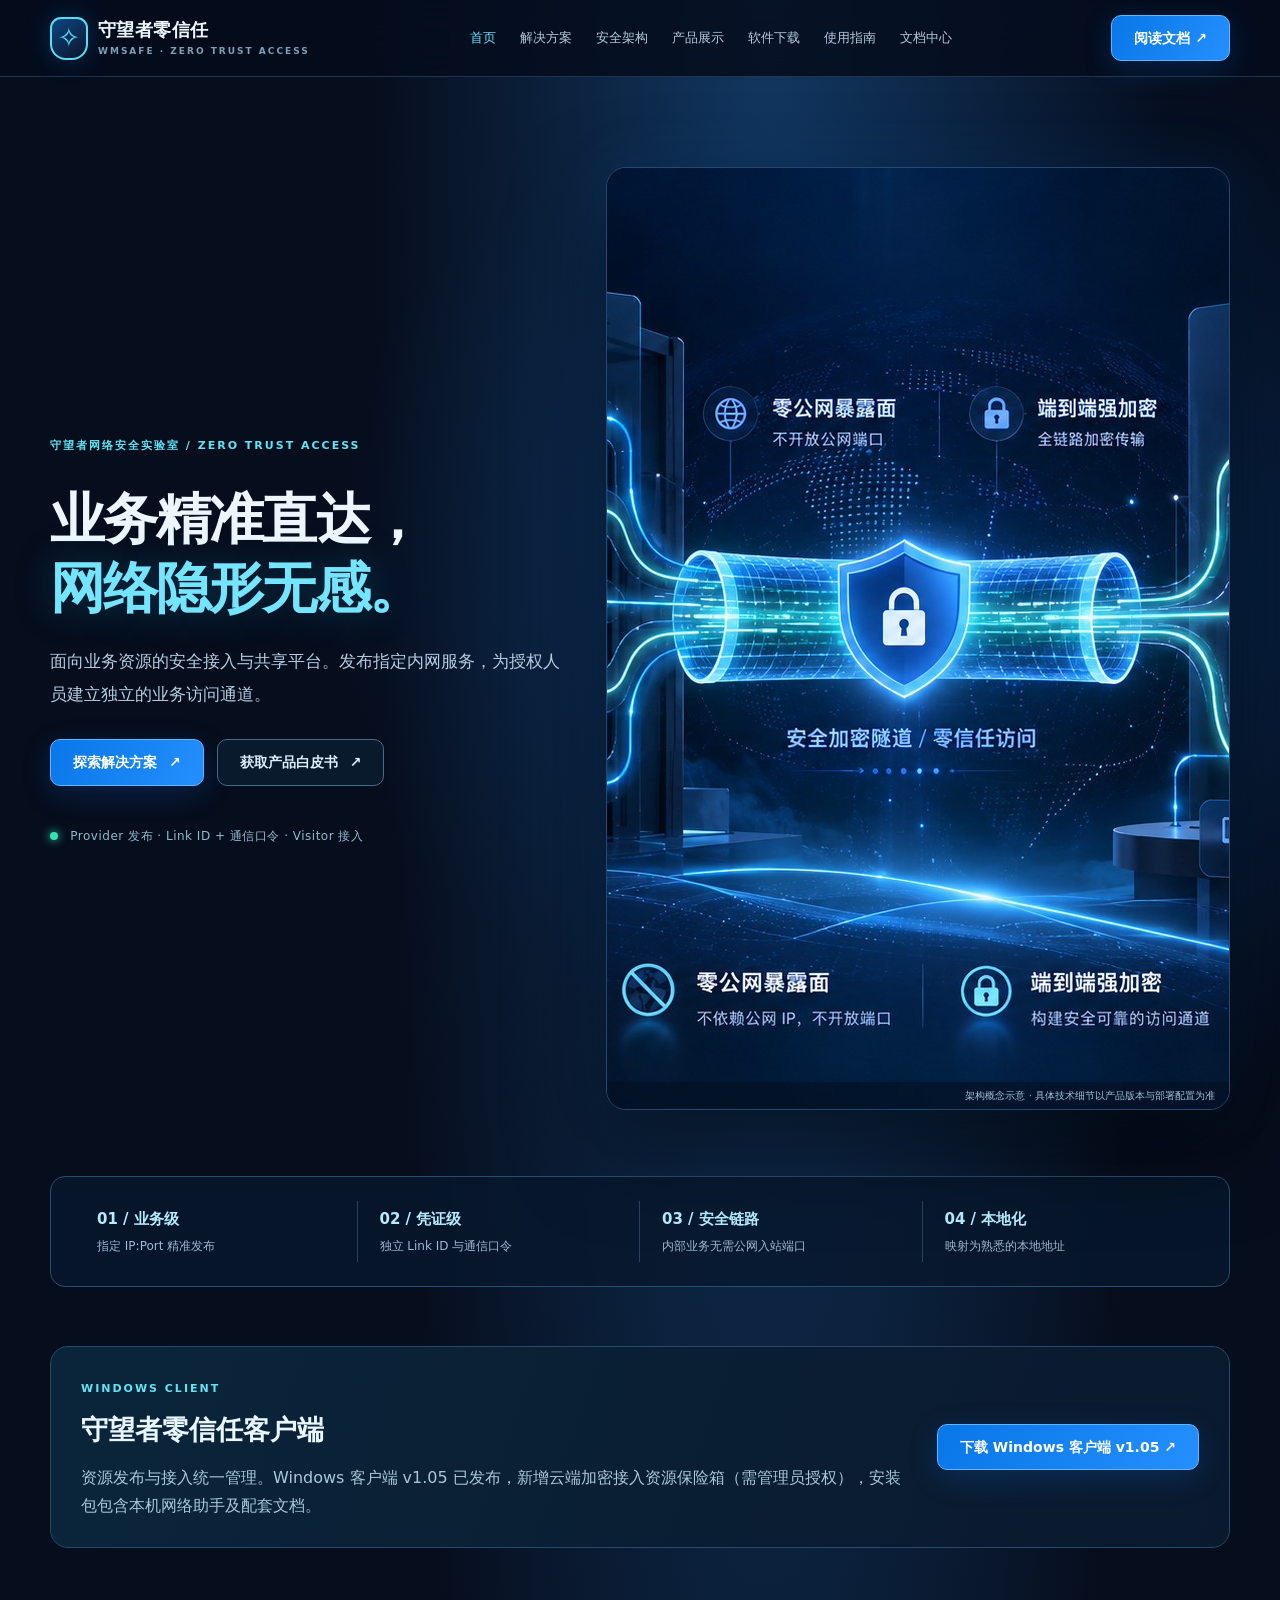
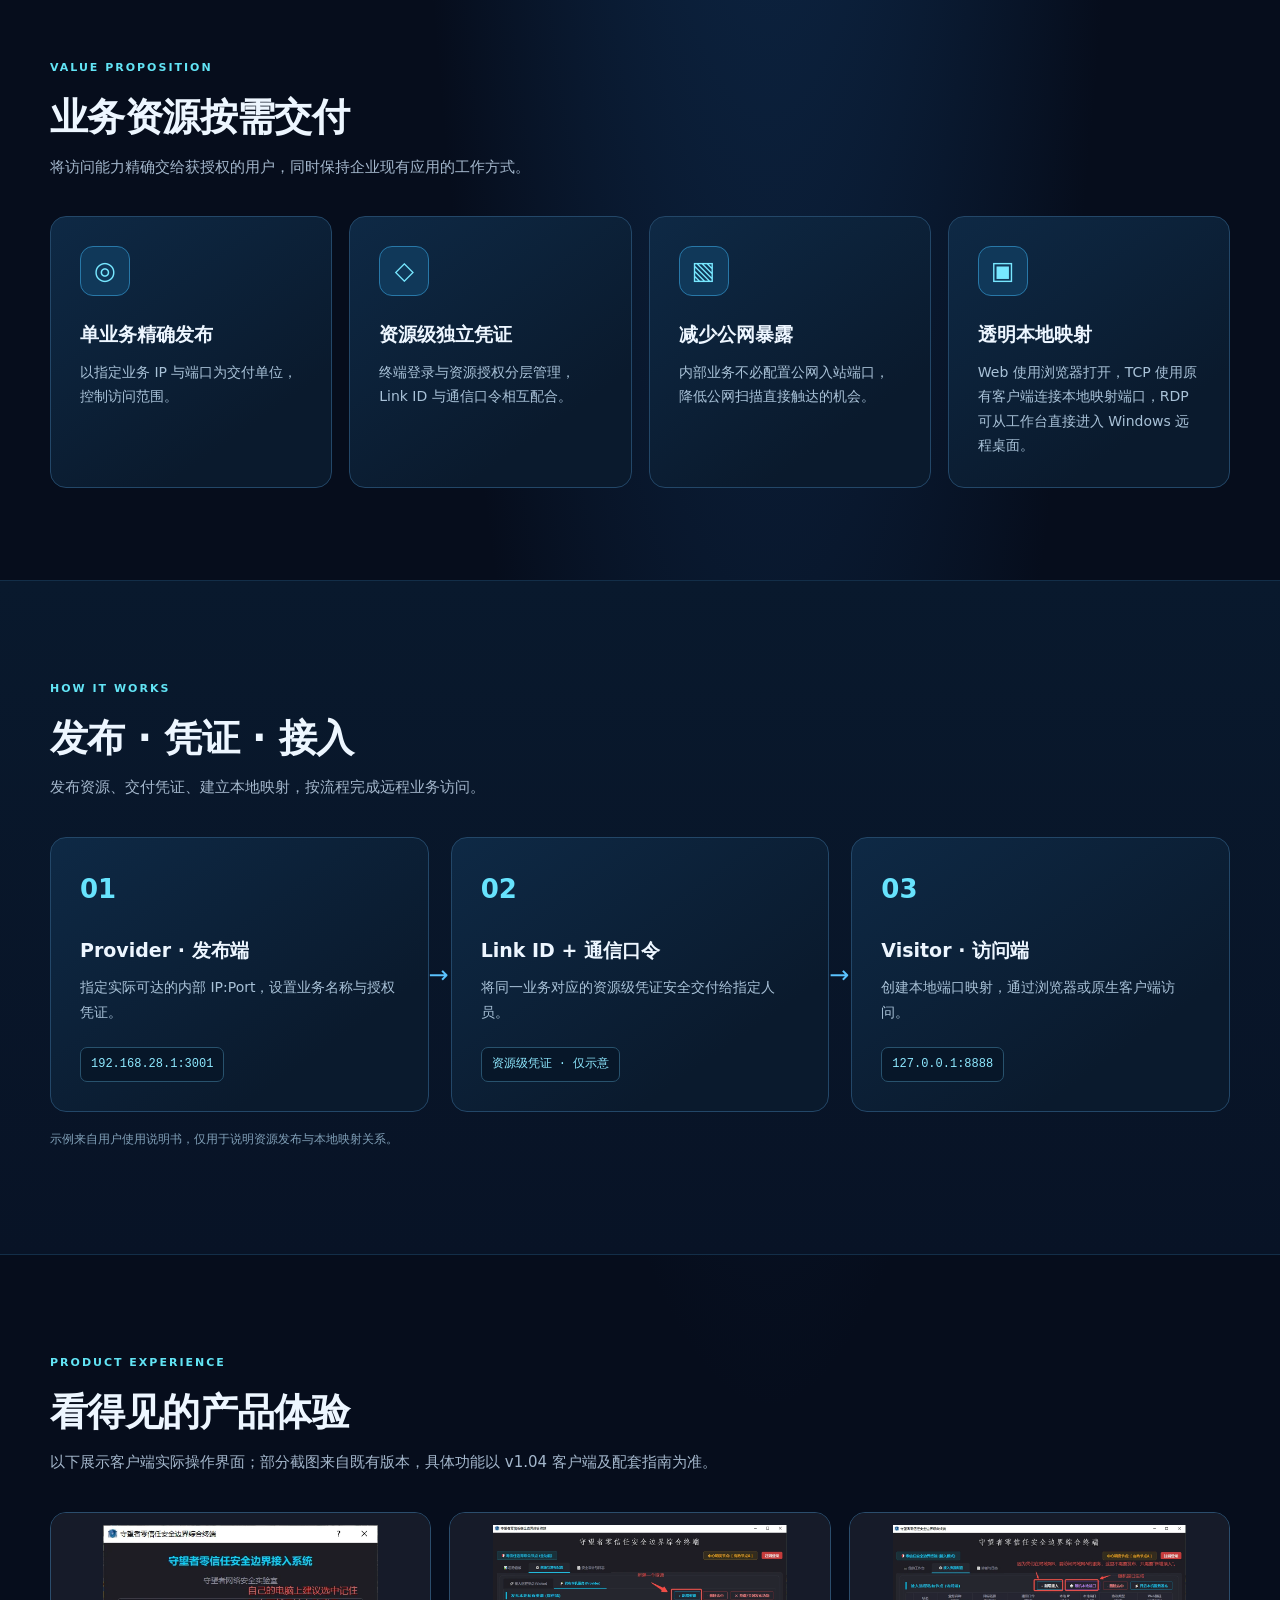
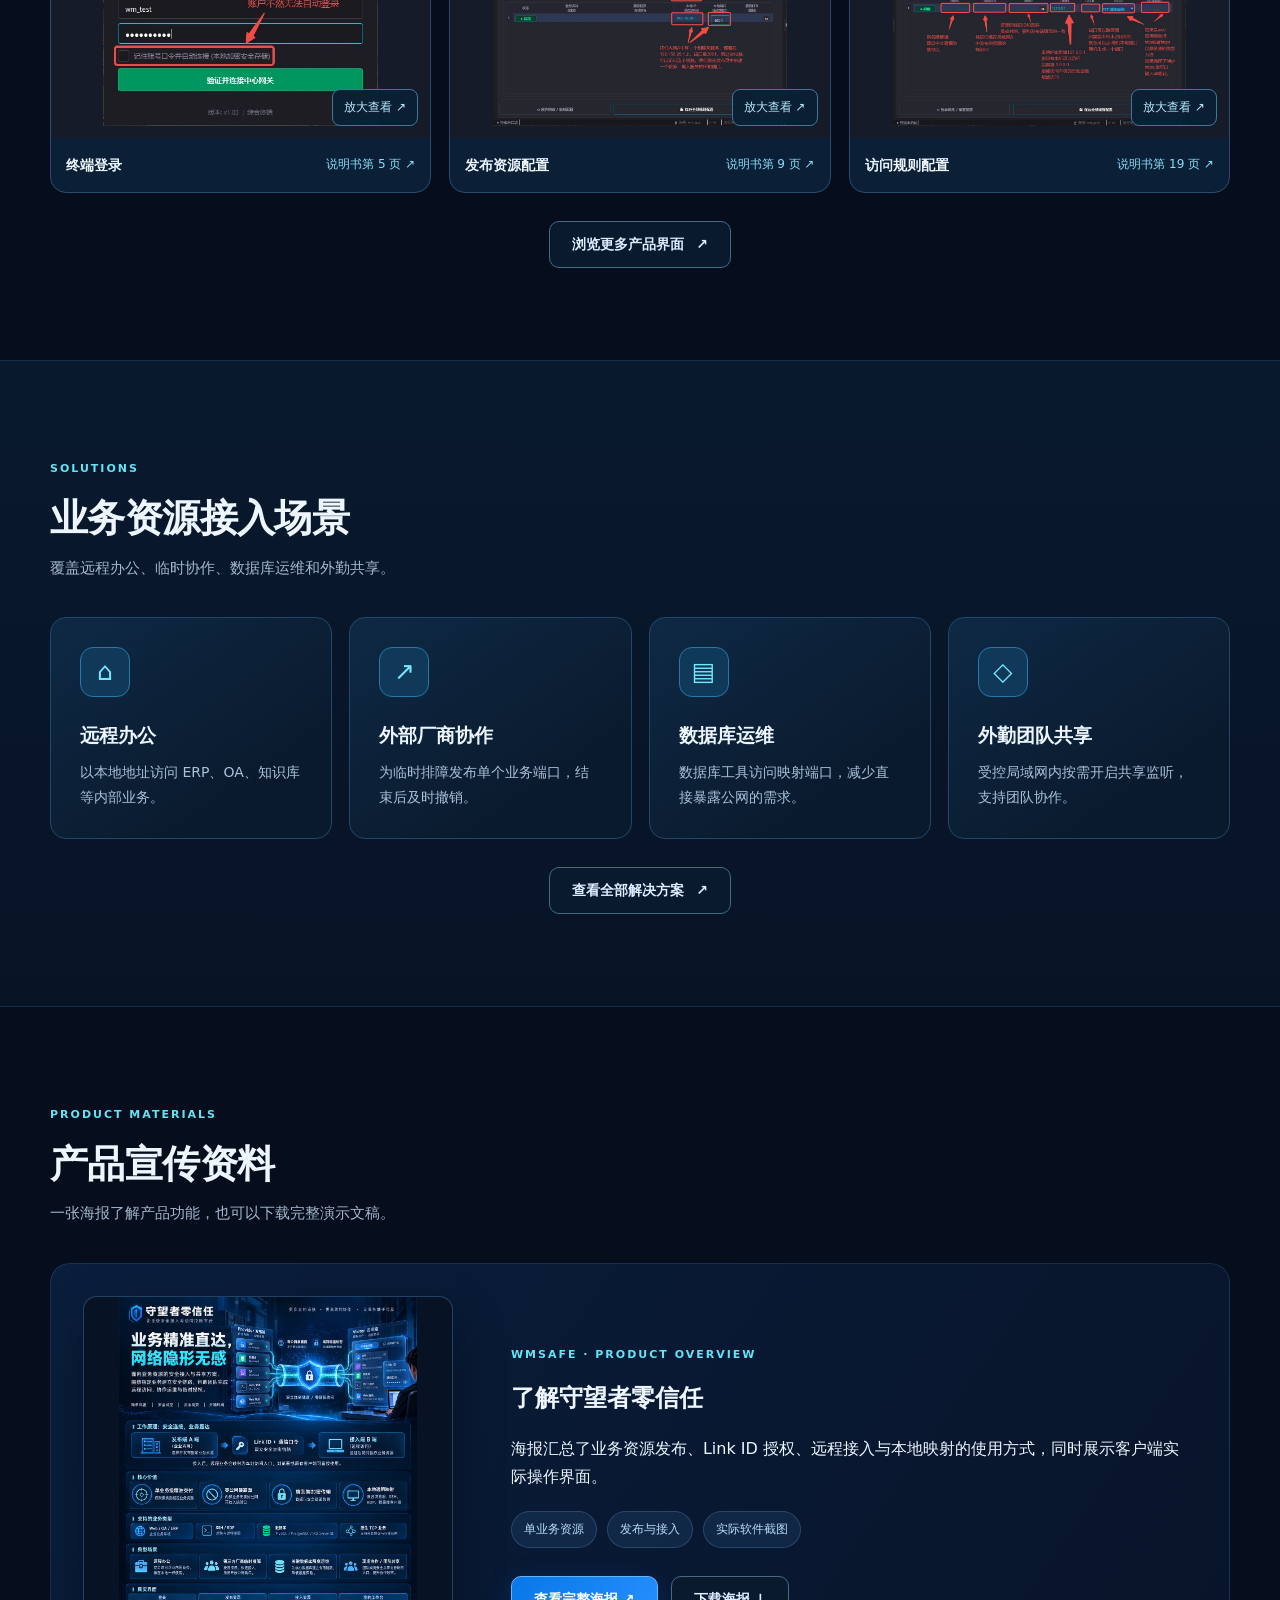
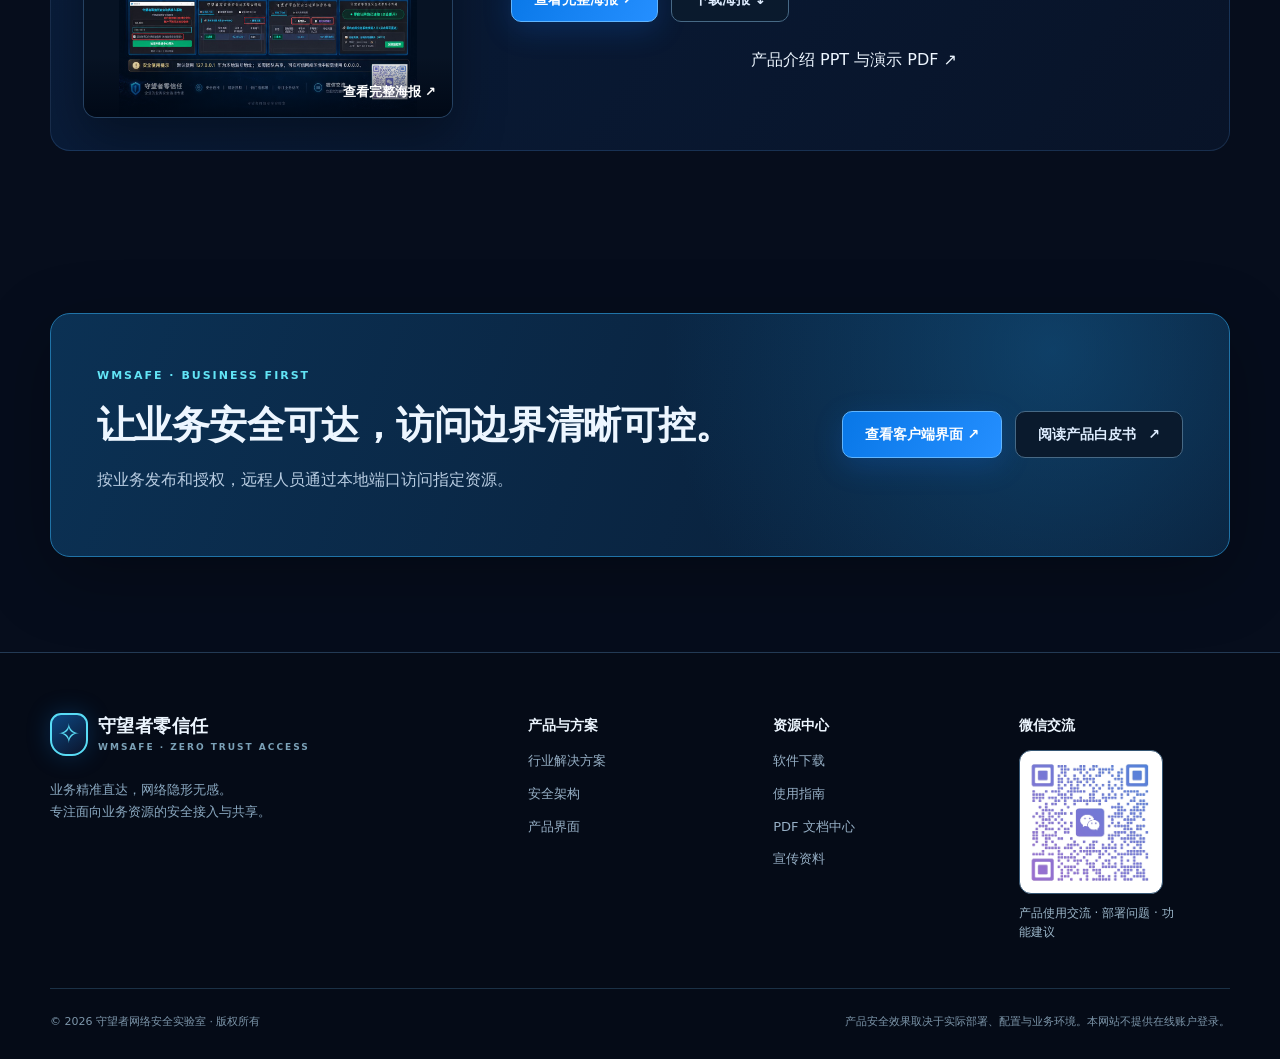
==== commit d538405b: "Add files via upload" ====
--- a/index.html
+++ b/index.html
@@ -1,3 +1,3 @@
 <!DOCTYPE html>
 
-<html lang="zh-CN"><head><meta charset="utf-8"/><meta content="width=device-width,initial-scale=1" name="viewport"/><meta content="dark" name="color-scheme"/><meta content="#070f20" name="theme-color"/><meta content="守望者零信任安全边界综合终端：单业务级精准发布、资源级授权、加密传输与本地透明映射。" name="description"/><meta content="website" property="og:type"/><meta content="官方网站 · 守望者零信任" property="og:title"/><meta content="守望者零信任安全边界综合终端：单业务级精准发布、资源级授权、加密传输与本地透明映射。" property="og:description"/><meta content="assets/hero-tunnel.jpg" property="og:image"/><title>官方网站 | 守望者零信任</title><link href="assets/favicon.svg" rel="icon" type="image/svg+xml"/><link href="assets/site.css" rel="stylesheet"/></head><body><a class="skip" href="#main">跳转到正文</a><header class="header"><div class="container nav"><a aria-label="守望者零信任官网" class="brand" href="index.html"><span class="brand-shield">✧</span><span>守望者零信任<small>WMSAFE · ZERO TRUST ACCESS</small></span></a><nav aria-label="主导航" class="nav-links" id="site-nav"><a aria-current="page" href="index.html">首页</a><a href="solutions.html">解决方案</a><a href="security.html">安全架构</a><a href="product.html">产品展示</a><a href="software.html">软件下载</a><a href="guide.html">使用指南</a><a href="downloads.html">文档中心</a></nav><div class="nav-action"><a class="btn primary nav-cta" href="downloads.html">阅读文档 ↗</a><button aria-controls="site-nav" aria-expanded="false" aria-label="打开导航菜单" class="menu-btn" type="button">☰</button></div></div></header><main id="main"><section class="hero"><div class="container hero-grid"><div class="hero-copy"><span class="eyebrow">守望者网络安全实验室 / ZERO TRUST ACCESS</span><h1>业务精准直达，<br/><em>网络隐形无感。</em></h1><p class="lead">面向业务资源的安全接入与共享平台。发布指定内网服务，为授权人员建立独立的业务访问通道。</p><div class="actions"><a class="btn primary" href="solutions.html">探索解决方案<span aria-hidden="true"> ↗</span></a><a class="btn ghost" href="downloads.html">获取产品白皮书<span aria-hidden="true"> ↗</span></a></div><div class="hero-note"><span class="pulse"></span> Provider 发布 · Link ID + 通信口令 · Visitor 接入</div></div><div class="hero-media"><img alt="Provider 发布指定业务，经安全通道交付 Visitor 的概念示意图" fetchpriority="high" height="941" src="assets/hero-tunnel.jpg" width="1672"/><span class="hero-caption">架构概念示意 · 具体技术细节以产品版本与部署配置为准</span></div></div><div class="container stats"><div><b>01 / 业务级</b><span>指定 IP:Port 精准发布</span></div><div><b>02 / 凭证级</b><span>独立 Link ID 与通信口令</span></div><div><b>03 / 安全链路</b><span>内部业务无需公网入站端口</span></div><div><b>04 / 本地化</b><span>映射为熟悉的本地地址</span></div></div></section><section class="software-feature"><div class="container software-feature-inner"><div><span class="eyebrow">WINDOWS CLIENT</span><h2>守望者零信任客户端</h2><p>资源发布与接入统一管理。Windows 客户端 v1.04 已发布，安装包包含本机网络助手及配套使用文档。</p></div><a class="btn primary" href="software.html">下载 Windows 客户端 v1.04 ↗</a></div></section><section class="section"><div class="container"><div class="section-head"><div><span class="eyebrow">VALUE PROPOSITION</span><h2>业务资源按需交付</h2><p>将访问能力精确交给获授权的用户，同时保持企业现有应用的工作方式。</p></div></div><div class="feature-grid"><article class="feature-card"><div class="feature-icon">◎</div><h3>单业务精确发布</h3><p>以指定业务 IP 与端口为交付单位，控制访问范围。</p></article><article class="feature-card"><div class="feature-icon">◇</div><h3>资源级独立凭证</h3><p>终端登录与资源授权分层管理，Link ID 与通信口令相互配合。</p></article><article class="feature-card"><div class="feature-icon">▧</div><h3>减少公网暴露</h3><p>内部业务不必配置公网入站端口，降低公网扫描直接触达的机会。</p></article><article class="feature-card"><div class="feature-icon">▣</div><h3>透明本地映射</h3><p>Web 使用浏览器打开，TCP 使用原有客户端连接本地映射端口，RDP 可从工作台直接进入 Windows 远程桌面。</p></article></div></div></section><section class="section muted"><div class="container"><div class="section-head"><div><span class="eyebrow">HOW IT WORKS</span><h2>发布 · 凭证 · 接入</h2><p>发布资源、交付凭证、建立本地映射，按流程完成远程业务访问。</p></div></div><div class="workflow"><article><span class="num">01</span><h3>Provider · 发布端</h3><p>指定实际可达的内部 IP:Port，设置业务名称与授权凭证。</p><code>192.168.28.1:3001</code></article><article><span class="num">02</span><h3>Link ID + 通信口令</h3><p>将同一业务对应的资源级凭证安全交付给指定人员。</p><code>资源级凭证 · 仅示意</code></article><article><span class="num">03</span><h3>Visitor · 访问端</h3><p>创建本地端口映射，通过浏览器或原生客户端访问。</p><code>127.0.0.1:8888</code></article></div><p class="aside-note">示例来自用户使用说明书，仅用于说明资源发布与本地映射关系。</p></div></section><section class="section"><div class="container"><div class="section-head"><div><span class="eyebrow">PRODUCT EXPERIENCE</span><h2>看得见的产品体验</h2><p>以下展示客户端实际操作界面；部分截图来自既有版本，具体功能以 v1.04 客户端及配套指南为准。</p></div></div><div class="preview-grid"><article class="screen-tile"><button aria-label="放大查看终端登录" class="screen-open" data-caption="终端登录 · 客户端界面" data-image="assets/screen-login.webp" type="button"><img alt="守望者零信任客户端：终端登录" loading="lazy" src="assets/screen-login.webp"/><span class="zoom-indicator">放大查看 ↗</span></button><div class="screen-meta"><strong>终端登录</strong><a href="docs/WMSafe_User_Guide_V1.04.pdf#page=5" rel="noopener" target="_blank">说明书第 5 页 ↗</a></div></article><article class="screen-tile"><button aria-label="放大查看发布资源配置" class="screen-open" data-caption="发布资源配置 · 客户端界面" data-image="assets/screen-provider.webp" type="button"><img alt="守望者零信任客户端：发布资源配置" loading="lazy" src="assets/screen-provider.webp"/><span class="zoom-indicator">放大查看 ↗</span></button><div class="screen-meta"><strong>发布资源配置</strong><a href="docs/WMSafe_User_Guide_V1.04.pdf#page=9" rel="noopener" target="_blank">说明书第 9 页 ↗</a></div></article><article class="screen-tile"><button aria-label="放大查看访问规则配置" class="screen-open" data-caption="访问规则配置 · 客户端界面" data-image="assets/screen-visitor.webp" type="button"><img alt="守望者零信任客户端：访问规则配置" loading="lazy" src="assets/screen-visitor.webp"/><span class="zoom-indicator">放大查看 ↗</span></button><div class="screen-meta"><strong>访问规则配置</strong><a href="docs/WMSafe_User_Guide_V1.04.pdf#page=19" rel="noopener" target="_blank">说明书第 19 页 ↗</a></div></article></div><div class="center-actions"><a class="btn ghost" href="product.html">浏览更多产品界面<span aria-hidden="true"> ↗</span></a></div></div></section><section class="section muted"><div class="container"><div class="section-head"><div><span class="eyebrow">SOLUTIONS</span><h2>业务资源接入场景</h2><p>覆盖远程办公、临时协作、数据库运维和外勤共享。</p></div></div><div class="feature-grid"><article class="feature-card"><div class="feature-icon">⌂</div><h3>远程办公</h3><p>以本地地址访问 ERP、OA、知识库等内部业务。</p></article><article class="feature-card"><div class="feature-icon">↗</div><h3>外部厂商协作</h3><p>为临时排障发布单个业务端口，结束后及时撤销。</p></article><article class="feature-card"><div class="feature-icon">▤</div><h3>数据库运维</h3><p>数据库工具访问映射端口，减少直接暴露公网的需求。</p></article><article class="feature-card"><div class="feature-icon">◇</div><h3>外勤团队共享</h3><p>受控局域网内按需开启共享监听，支持团队协作。</p></article></div><div class="center-actions"><a class="btn ghost" href="solutions.html">查看全部解决方案<span aria-hidden="true"> ↗</span></a></div></div></section><section class="section" id="media"><div class="container"><div class="section-head"><div><span class="eyebrow">PRODUCT MATERIALS</span><h2>产品宣传资料</h2><p>一张海报了解产品功能，也可以下载完整演示文稿。</p></div></div><div class="media-showcase"><a aria-label="打开守望者零信任完整宣传海报" class="media-cover" href="media/wmsafe-poster.jpg" rel="noopener" target="_blank"><img alt="守望者零信任产品宣传海报，包含访问流程、核心功能、场景与界面截图" height="1491" loading="lazy" src="media/wmsafe-poster.jpg" width="1055"/></a><div class="media-copy"><span class="eyebrow">WMSAFE · PRODUCT OVERVIEW</span><h2>了解守望者零信任</h2><p>海报汇总了业务资源发布、Link ID 授权、远程接入与本地映射的使用方式，同时展示客户端实际操作界面。</p><div class="media-pills"><span>单业务资源</span><span>发布与接入</span><span>实际软件截图</span></div><div class="actions"><a class="btn primary" href="media/wmsafe-poster.jpg" rel="noopener" target="_blank">查看完整海报 ↗</a><a class="btn ghost" download="wmsafe-poster.jpg" href="media/wmsafe-poster.jpg">下载海报 ↓</a></div><div class="center-actions" style="justify-content:flex-start;margin-top:24px"><a href="downloads.html#presentation">产品介绍 PPT 与演示 PDF ↗</a></div></div></div></div></section><section class="cta-section"><div class="container"><div class="cta-panel"><div><span class="eyebrow">WMSAFE · BUSINESS FIRST</span><h2>让业务安全可达，访问边界清晰可控。</h2><p>按业务发布和授权，远程人员通过本地端口访问指定资源。</p></div><div class="actions"><a class="btn primary" href="product.html">查看客户端界面 ↗</a><a class="btn ghost" href="downloads.html">阅读产品白皮书<span aria-hidden="true"> ↗</span></a></div></div></div></section><dialog aria-label="产品界面放大预览" class="screenshot-dialog"><form method="dialog"><button aria-label="关闭预览" class="dialog-close" type="submit">×</button></form><img alt=""/><p></p></dialog></main><footer class="footer"><div class="container"><div class="footmain"><div><a aria-label="守望者零信任官网" class="brand" href="index.html"><span class="brand-shield">✧</span><span>守望者零信任<small>WMSAFE · ZERO TRUST ACCESS</small></span></a><p>业务精准直达，网络隐形无感。<br/>专注面向业务资源的安全接入与共享。</p></div><div><b>产品与方案</b><a href="solutions.html">行业解决方案</a><a href="security.html">安全架构</a><a href="product.html">产品界面</a></div><div><b>资源中心</b><a href="software.html">软件下载</a><a href="guide.html">使用指南</a><a href="downloads.html">PDF 文档中心</a><a href="downloads.html#presentation">宣传资料</a></div><div class="footer-wechat"><b>微信交流</b><img alt="守望者零信任微信交流二维码" height="150" loading="lazy" src="assets/wechat-qr.jpg" width="150"/><p>产品使用交流 · 部署问题 · 功能建议</p></div></div><div class="footline"><span>© <span id="year">2026</span> 守望者网络安全实验室 · 版权所有</span><span>产品安全效果取决于实际部署、配置与业务环境。本网站不提供在线账户登录。</span></div></div></footer><script defer="" src="assets/site.js"></script></body></html>
+<html lang="zh-CN"><head><meta charset="utf-8"/><meta content="width=device-width,initial-scale=1" name="viewport"/><meta content="dark" name="color-scheme"/><meta content="#070f20" name="theme-color"/><meta content="守望者零信任安全边界综合终端：单业务级精准发布、资源级授权、加密传输与本地透明映射。" name="description"/><meta content="website" property="og:type"/><meta content="官方网站 · 守望者零信任" property="og:title"/><meta content="守望者零信任安全边界综合终端：单业务级精准发布、资源级授权、加密传输与本地透明映射。" property="og:description"/><meta content="assets/hero-tunnel.jpg" property="og:image"/><title>官方网站 | 守望者零信任</title><link href="assets/favicon.svg" rel="icon" type="image/svg+xml"/><link href="assets/site.css" rel="stylesheet"/></head><body><a class="skip" href="#main">跳转到正文</a><header class="header"><div class="container nav"><a aria-label="守望者零信任官网" class="brand" href="index.html"><span class="brand-shield">✧</span><span>守望者零信任<small>WMSAFE · ZERO TRUST ACCESS</small></span></a><nav aria-label="主导航" class="nav-links" id="site-nav"><a aria-current="page" href="index.html">首页</a><a href="solutions.html">解决方案</a><a href="security.html">安全架构</a><a href="product.html">产品展示</a><a href="software.html">软件下载</a><a href="guide.html">使用指南</a><a href="downloads.html">文档中心</a></nav><div class="nav-action"><a class="btn primary nav-cta" href="downloads.html">阅读文档 ↗</a><button aria-controls="site-nav" aria-expanded="false" aria-label="打开导航菜单" class="menu-btn" type="button">☰</button></div></div></header><main id="main"><section class="hero"><div class="container hero-grid"><div class="hero-copy"><span class="eyebrow">守望者网络安全实验室 / ZERO TRUST ACCESS</span><h1>业务精准直达，<br/><em>网络隐形无感。</em></h1><p class="lead">面向业务资源的安全接入与共享平台。发布指定内网服务，为授权人员建立独立的业务访问通道。</p><div class="actions"><a class="btn primary" href="solutions.html">探索解决方案<span aria-hidden="true"> ↗</span></a><a class="btn ghost" href="downloads.html">获取产品白皮书<span aria-hidden="true"> ↗</span></a></div><div class="hero-note"><span class="pulse"></span> Provider 发布 · Link ID + 通信口令 · Visitor 接入</div></div><div class="hero-media"><img alt="Provider 发布指定业务，经安全通道交付 Visitor 的概念示意图" fetchpriority="high" height="941" src="assets/hero-tunnel.jpg" width="1672"/><span class="hero-caption">架构概念示意 · 具体技术细节以产品版本与部署配置为准</span></div></div><div class="container stats"><div><b>01 / 业务级</b><span>指定 IP:Port 精准发布</span></div><div><b>02 / 凭证级</b><span>独立 Link ID 与通信口令</span></div><div><b>03 / 安全链路</b><span>内部业务无需公网入站端口</span></div><div><b>04 / 本地化</b><span>映射为熟悉的本地地址</span></div></div></section><section class="software-feature"><div class="container software-feature-inner"><div><span class="eyebrow">WINDOWS CLIENT</span><h2>守望者零信任客户端</h2><p>资源发布与接入统一管理。Windows 客户端 v1.05 已发布，新增云端加密接入资源保险箱（需管理员授权），安装包包含本机网络助手及配套文档。</p></div><a class="btn primary" href="software.html">下载 Windows 客户端 v1.05 ↗</a></div></section><section class="section"><div class="container"><div class="section-head"><div><span class="eyebrow">VALUE PROPOSITION</span><h2>业务资源按需交付</h2><p>将访问能力精确交给获授权的用户，同时保持企业现有应用的工作方式。</p></div></div><div class="feature-grid"><article class="feature-card"><div class="feature-icon">◎</div><h3>单业务精确发布</h3><p>以指定业务 IP 与端口为交付单位，控制访问范围。</p></article><article class="feature-card"><div class="feature-icon">◇</div><h3>资源级独立凭证</h3><p>终端登录与资源授权分层管理，Link ID 与通信口令相互配合。</p></article><article class="feature-card"><div class="feature-icon">▧</div><h3>减少公网暴露</h3><p>内部业务不必配置公网入站端口，降低公网扫描直接触达的机会。</p></article><article class="feature-card"><div class="feature-icon">▣</div><h3>透明本地映射</h3><p>Web 使用浏览器打开，TCP 使用原有客户端连接本地映射端口，RDP 可从工作台直接进入 Windows 远程桌面。</p></article></div></div></section><section class="section muted"><div class="container"><div class="section-head"><div><span class="eyebrow">HOW IT WORKS</span><h2>发布 · 凭证 · 接入</h2><p>发布资源、交付凭证、建立本地映射，按流程完成远程业务访问。</p></div></div><div class="workflow"><article><span class="num">01</span><h3>Provider · 发布端</h3><p>指定实际可达的内部 IP:Port，设置业务名称与授权凭证。</p><code>192.168.28.1:3001</code></article><article><span class="num">02</span><h3>Link ID + 通信口令</h3><p>将同一业务对应的资源级凭证安全交付给指定人员。</p><code>资源级凭证 · 仅示意</code></article><article><span class="num">03</span><h3>Visitor · 访问端</h3><p>创建本地端口映射，通过浏览器或原生客户端访问。</p><code>127.0.0.1:8888</code></article></div><p class="aside-note">示例来自用户使用说明书，仅用于说明资源发布与本地映射关系。</p></div></section><section class="section"><div class="container"><div class="section-head"><div><span class="eyebrow">PRODUCT EXPERIENCE</span><h2>看得见的产品体验</h2><p>以下展示客户端实际操作界面；部分截图来自既有版本，具体功能以 v1.04 客户端及配套指南为准。</p></div></div><div class="preview-grid"><article class="screen-tile"><button aria-label="放大查看终端登录" class="screen-open" data-caption="终端登录 · 客户端界面" data-image="assets/screen-login.webp" type="button"><img alt="守望者零信任客户端：终端登录" loading="lazy" src="assets/screen-login.webp"/><span class="zoom-indicator">放大查看 ↗</span></button><div class="screen-meta"><strong>终端登录</strong><a href="docs/WMSafe_User_Guide_V1.04.pdf#page=5" rel="noopener" target="_blank">说明书第 5 页 ↗</a></div></article><article class="screen-tile"><button aria-label="放大查看发布资源配置" class="screen-open" data-caption="发布资源配置 · 客户端界面" data-image="assets/screen-provider.webp" type="button"><img alt="守望者零信任客户端：发布资源配置" loading="lazy" src="assets/screen-provider.webp"/><span class="zoom-indicator">放大查看 ↗</span></button><div class="screen-meta"><strong>发布资源配置</strong><a href="docs/WMSafe_User_Guide_V1.04.pdf#page=9" rel="noopener" target="_blank">说明书第 9 页 ↗</a></div></article><article class="screen-tile"><button aria-label="放大查看访问规则配置" class="screen-open" data-caption="访问规则配置 · 客户端界面" data-image="assets/screen-visitor.webp" type="button"><img alt="守望者零信任客户端：访问规则配置" loading="lazy" src="assets/screen-visitor.webp"/><span class="zoom-indicator">放大查看 ↗</span></button><div class="screen-meta"><strong>访问规则配置</strong><a href="docs/WMSafe_User_Guide_V1.04.pdf#page=19" rel="noopener" target="_blank">说明书第 19 页 ↗</a></div></article></div><div class="center-actions"><a class="btn ghost" href="product.html">浏览更多产品界面<span aria-hidden="true"> ↗</span></a></div></div></section><section class="section muted"><div class="container"><div class="section-head"><div><span class="eyebrow">SOLUTIONS</span><h2>业务资源接入场景</h2><p>覆盖远程办公、临时协作、数据库运维和外勤共享。</p></div></div><div class="feature-grid"><article class="feature-card"><div class="feature-icon">⌂</div><h3>远程办公</h3><p>以本地地址访问 ERP、OA、知识库等内部业务。</p></article><article class="feature-card"><div class="feature-icon">↗</div><h3>外部厂商协作</h3><p>为临时排障发布单个业务端口，结束后及时撤销。</p></article><article class="feature-card"><div class="feature-icon">▤</div><h3>数据库运维</h3><p>数据库工具访问映射端口，减少直接暴露公网的需求。</p></article><article class="feature-card"><div class="feature-icon">◇</div><h3>外勤团队共享</h3><p>受控局域网内按需开启共享监听，支持团队协作。</p></article></div><div class="center-actions"><a class="btn ghost" href="solutions.html">查看全部解决方案<span aria-hidden="true"> ↗</span></a></div></div></section><section class="section" id="media"><div class="container"><div class="section-head"><div><span class="eyebrow">PRODUCT MATERIALS</span><h2>产品宣传资料</h2><p>一张海报了解产品功能，也可以下载完整演示文稿。</p></div></div><div class="media-showcase"><a aria-label="打开守望者零信任完整宣传海报" class="media-cover" href="media/wmsafe-poster.jpg" rel="noopener" target="_blank"><img alt="守望者零信任产品宣传海报，包含访问流程、核心功能、场景与界面截图" height="1491" loading="lazy" src="media/wmsafe-poster.jpg" width="1055"/></a><div class="media-copy"><span class="eyebrow">WMSAFE · PRODUCT OVERVIEW</span><h2>了解守望者零信任</h2><p>海报汇总了业务资源发布、Link ID 授权、远程接入与本地映射的使用方式，同时展示客户端实际操作界面。</p><div class="media-pills"><span>单业务资源</span><span>发布与接入</span><span>实际软件截图</span></div><div class="actions"><a class="btn primary" href="media/wmsafe-poster.jpg" rel="noopener" target="_blank">查看完整海报 ↗</a><a class="btn ghost" download="wmsafe-poster.jpg" href="media/wmsafe-poster.jpg">下载海报 ↓</a></div><div class="center-actions" style="justify-content:flex-start;margin-top:24px"><a href="downloads.html#presentation">产品介绍 PPT 与演示 PDF ↗</a></div></div></div></div></section><section class="cta-section"><div class="container"><div class="cta-panel"><div><span class="eyebrow">WMSAFE · BUSINESS FIRST</span><h2>让业务安全可达，访问边界清晰可控。</h2><p>按业务发布和授权，远程人员通过本地端口访问指定资源。</p></div><div class="actions"><a class="btn primary" href="product.html">查看客户端界面 ↗</a><a class="btn ghost" href="downloads.html">阅读产品白皮书<span aria-hidden="true"> ↗</span></a></div></div></div></section><dialog aria-label="产品界面放大预览" class="screenshot-dialog"><form method="dialog"><button aria-label="关闭预览" class="dialog-close" type="submit">×</button></form><img alt=""/><p></p></dialog></main><footer class="footer"><div class="container"><div class="footmain"><div><a aria-label="守望者零信任官网" class="brand" href="index.html"><span class="brand-shield">✧</span><span>守望者零信任<small>WMSAFE · ZERO TRUST ACCESS</small></span></a><p>业务精准直达，网络隐形无感。<br/>专注面向业务资源的安全接入与共享。</p></div><div><b>产品与方案</b><a href="solutions.html">行业解决方案</a><a href="security.html">安全架构</a><a href="product.html">产品界面</a></div><div><b>资源中心</b><a href="software.html">软件下载</a><a href="guide.html">使用指南</a><a href="downloads.html">PDF 文档中心</a><a href="downloads.html#presentation">宣传资料</a></div><div class="footer-wechat"><b>微信交流</b><img alt="守望者零信任微信交流二维码" height="150" loading="lazy" src="assets/wechat-qr.jpg" width="150"/><p>产品使用交流 · 部署问题 · 功能建议</p></div></div><div class="footline"><span>© <span id="year">2026</span> 守望者网络安全实验室 · 版权所有</span><span>产品安全效果取决于实际部署、配置与业务环境。本网站不提供在线账户登录。</span></div></div></footer><script defer="" src="assets/site.js"></script></body></html>
